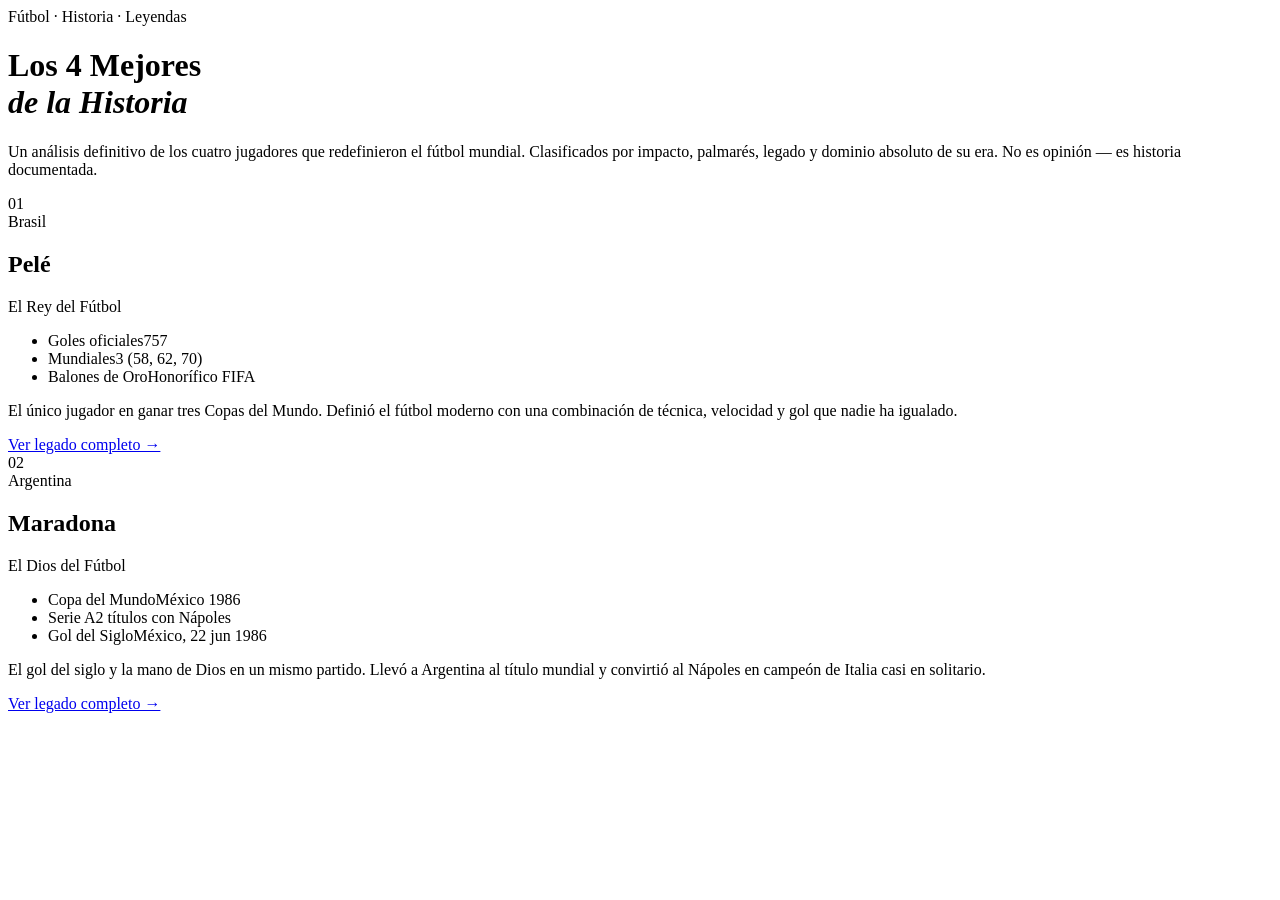
==== index.html @ 84277c5a "Create index.html for football legends gallery This HTML file presents a gallery of the top four foo" ====
<!DOCTYPE html>
<html lang="es">
<head>
    <meta charset="UTF-8">
    <meta name="viewport" content="width=device-width, initial-scale=1.0">
    <title>GOAT·LIST | Los 4 Mejores de la Historia del Fútbol</title>
    <link rel="preconnect" href="https://fonts.googleapis.com">
    <link rel="preconnect" href="https://fonts.gstatic.com" crossorigin>
    <link href="https://fonts.googleapis.com/css2?family=Cormorant+Garamond:ital,wght@0,600;0,700;1,400&family=Outfit:wght@300;400;500;600&display=swap" rel="stylesheet">
    <link rel="stylesheet" href="futbol.css">
</head>
<body>

    <header class="hero">
        <div class="hero-etiqueta">Fútbol · Historia · Leyendas</div>
        <h1 class="hero-titulo">
            Los 4 Mejores<br>
            <em>de la Historia</em>
        </h1>
        <p class="hero-descripcion">
            Un análisis definitivo de los cuatro jugadores que redefinieron el fútbol mundial. 
            Clasificados por impacto, palmarés, legado y dominio absoluto de su era. 
            No es opinión — es historia documentada.
        </p>
        <div class="hero-linea"></div>
    </header>

    <main class="galeria-seccion">
        <div class="galeria-grid">

            <article class="jugador-card">
                <div class="card-imagen pele-bg">
                    <div class="card-numero">01</div>
                    <div class="card-overlay"></div>
                </div>
                <div class="card-contenido">
                    <div class="card-badge">Brasil</div>
                    <h2 class="card-nombre">Pelé</h2>
                    <p class="card-cargo">El Rey del Fútbol</p>
                    <ul class="card-stats">
                        <li><span class="stat-key">Goles oficiales</span><span class="stat-val">757</span></li>
                        <li><span class="stat-key">Mundiales</span><span class="stat-val">3 (58, 62, 70)</span></li>
                        <li><span class="stat-key">Balones de Oro</span><span class="stat-val">Honorífico FIFA</span></li>
                    </ul>
                    <p class="card-desc">
                        El único jugador en ganar tres Copas del Mundo. 
                        Definió el fútbol moderno con una combinación de técnica, 
                        velocidad y gol que nadie ha igualado.
                    </p>
                    <a href="https://es.wikipedia.org/wiki/Pel%C3%A9" target="_blank" class="card-link">
                        Ver legado completo →
                    </a>
                </div>
            </article>

            <article class="jugador-card">
                <div class="card-imagen maradona-bg">
                    <div class="card-numero">02</div>
                    <div class="card-overlay"></div>
                </div>
                <div class="card-contenido">
                    <div class="card-badge">Argentina</div>
                    <h2 class="card-nombre">Maradona</h2>
                    <p class="card-cargo">El Dios del Fútbol</p>
                    <ul class="card-stats">
                        <li><span class="stat-key">Copa del Mundo</span><span class="stat-val">México 1986</span></li>
                        <li><span class="stat-key">Serie A</span><span class="stat-val">2 títulos con Nápoles</span></li>
                        <li><span class="stat-key">Gol del Siglo</span><span class="stat-val">México, 22 jun 1986</span></li>
                    </ul>
                    <p class="card-desc">
                        El gol del siglo y la mano de Dios en un mismo partido. 
                        Llevó a Argentina al título mundial y convirtió al Nápoles 
                        en campeón de Italia casi en solitario.
                    </p>
                    <a href="https://es.wikipedia.org/wiki/Diego_Maradona" target="_blank" class="card-link">
                        Ver legado completo →
                    </a>
                </div>
            </article>
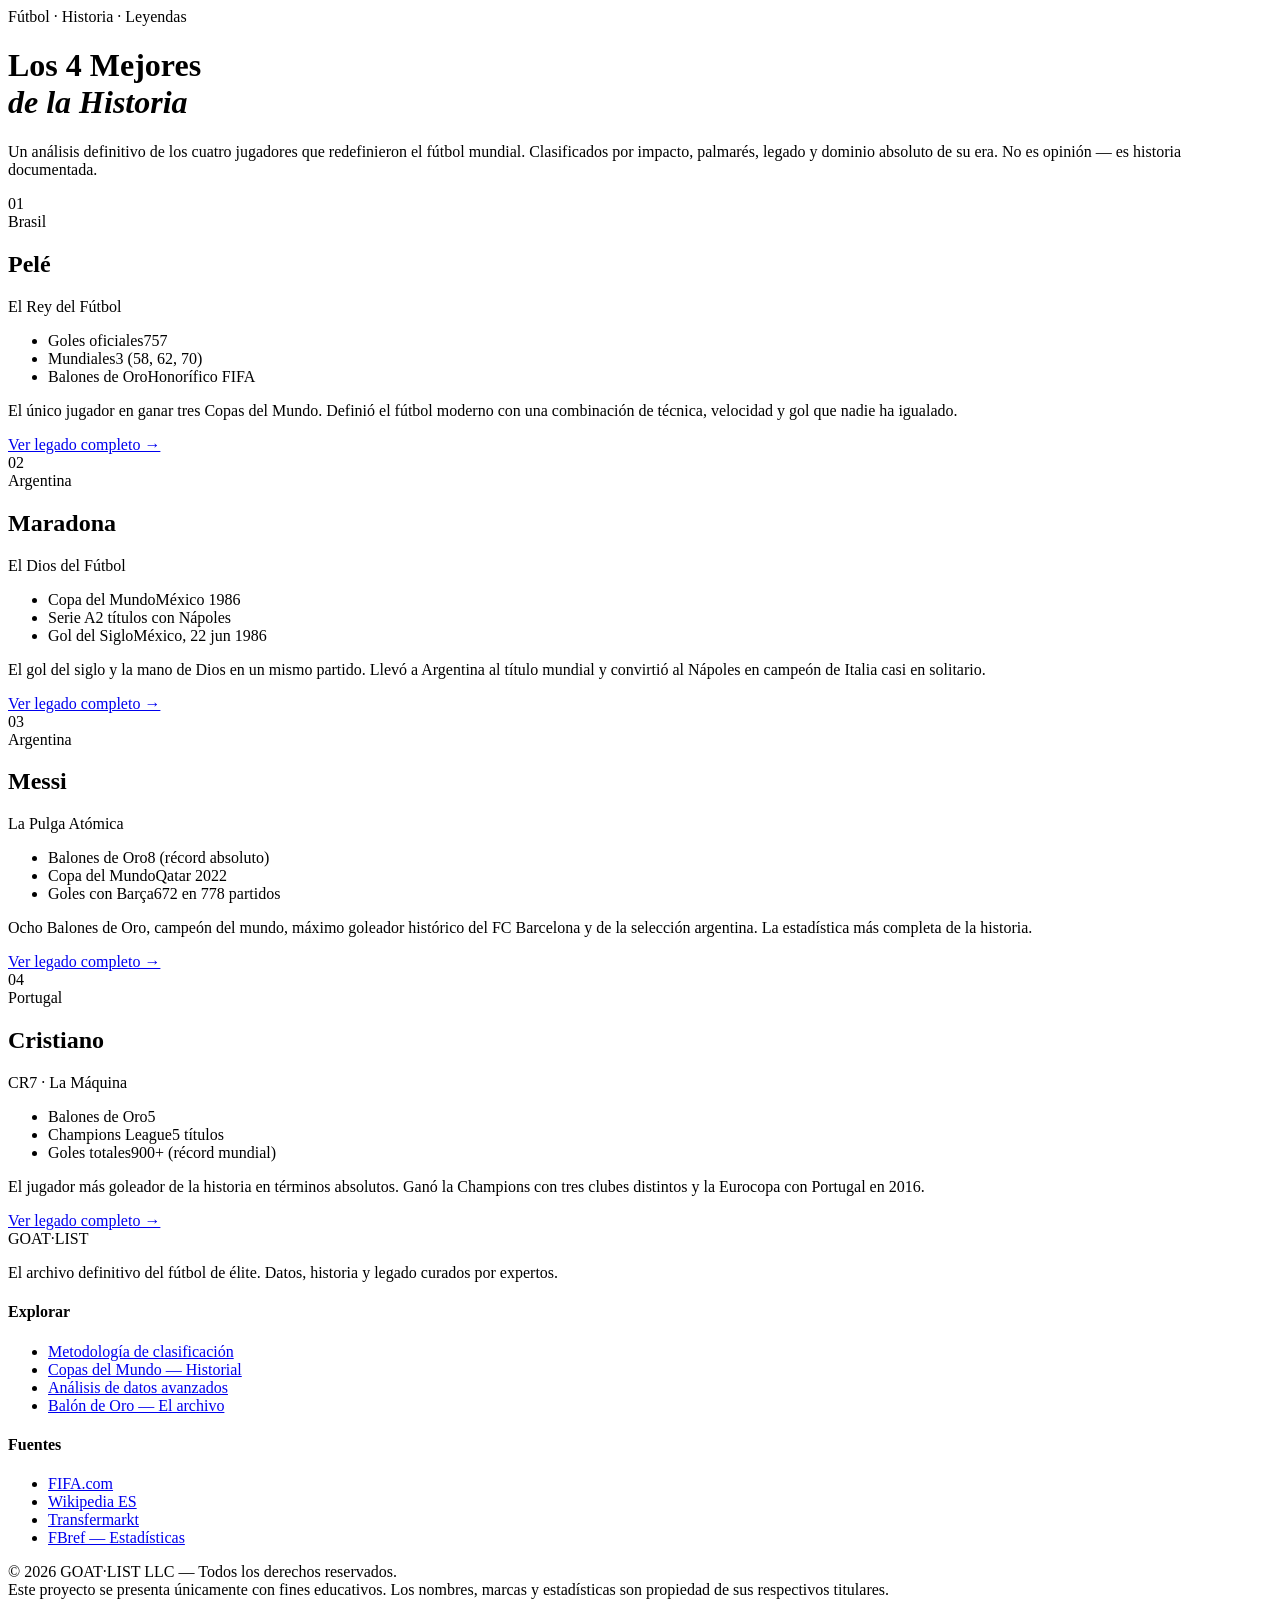
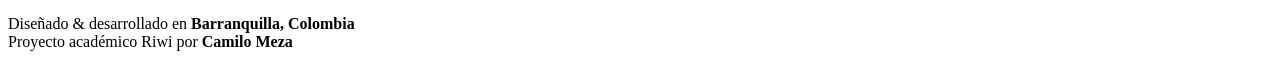
==== commit 29d62d24: "Add player cards for Messi and Cristiano" ====
--- a/index.html
+++ b/index.html
@@ -77,3 +77,109 @@
                     </a>
                 </div>
             </article>
+
+            <article class="jugador-card">
+                <div class="card-imagen messi-bg">
+                    <div class="card-numero">03</div>
+                    <div class="card-overlay"></div>
+                </div>
+                <div class="card-contenido">
+                    <div class="card-badge">Argentina</div>
+                    <h2 class="card-nombre">Messi</h2>
+                    <p class="card-cargo">La Pulga Atómica</p>
+                    <ul class="card-stats">
+                        <li><span class="stat-key">Balones de Oro</span><span class="stat-val">8 (récord absoluto)</span></li>
+                        <li><span class="stat-key">Copa del Mundo</span><span class="stat-val">Qatar 2022</span></li>
+                        <li><span class="stat-key">Goles con Barça</span><span class="stat-val">672 en 778 partidos</span></li>
+                    </ul>
+                    <p class="card-desc">
+                        Ocho Balones de Oro, campeón del mundo, máximo goleador 
+                        histórico del FC Barcelona y de la selección argentina. 
+                        La estadística más completa de la historia.
+                    </p>
+                    <a href="https://es.wikipedia.org/wiki/Lionel_Messi" target="_blank" class="card-link">
+                        Ver legado completo →
+                    </a>
+                </div>
+            </article>
+
+            <article class="jugador-card">
+                <div class="card-imagen cristiano-bg">
+                    <div class="card-numero">04</div>
+                    <div class="card-overlay"></div>
+                </div>
+                <div class="card-contenido">
+                    <div class="card-badge">Portugal</div>
+                    <h2 class="card-nombre">Cristiano</h2>
+                    <p class="card-cargo">CR7 · La Máquina</p>
+                    <ul class="card-stats">
+                        <li><span class="stat-key">Balones de Oro</span><span class="stat-val">5</span></li>
+                        <li><span class="stat-key">Champions League</span><span class="stat-val">5 títulos</span></li>
+                        <li><span class="stat-key">Goles totales</span><span class="stat-val">900+ (récord mundial)</span></li>
+                    </ul>
+                    <p class="card-desc">
+                        El jugador más goleador de la historia en términos absolutos. 
+                        Ganó la Champions con tres clubes distintos y la Eurocopa 
+                        con Portugal en 2016.
+                    </p>
+                    <a href="https://es.wikipedia.org/wiki/Cristiano_Ronaldo" target="_blank" class="card-link">
+                        Ver legado completo →
+                    </a>
+                </div>
+            </article>
+
+        </div>
+    </main>
+
+    <footer class="footer-pro">
+
+        <div class="footer-grid">
+
+            <div class="footer-col footer-marca">
+                <div class="footer-logo">GOAT<span>·LIST</span></div>
+                <p class="footer-slogan">
+                    El archivo definitivo del fútbol de élite. 
+                    Datos, historia y legado curados por expertos.
+                </p>
+            </div>
+
+            <div class="footer-col">
+                <h4 class="footer-titulo-col">Explorar</h4>
+                <ul class="footer-links">
+                    <li><a href="#">Metodología de clasificación</a></li>
+                    <li><a href="#">Copas del Mundo — Historial</a></li>
+                    <li><a href="#">Análisis de datos avanzados</a></li>
+                    <li><a href="#">Balón de Oro — El archivo</a></li>
+                </ul>
+            </div>
+
+            <div class="footer-col">
+                <h4 class="footer-titulo-col">Fuentes</h4>
+                <ul class="footer-links">
+                    <li><a href="https://www.fifa.com" target="_blank">FIFA.com</a></li>
+                    <li><a href="https://es.wikipedia.org" target="_blank">Wikipedia ES</a></li>
+                    <li><a href="https://www.transfermarkt.es" target="_blank">Transfermarkt</a></li>
+                    <li><a href="https://fbref.com" target="_blank">FBref — Estadísticas</a></li>
+                </ul>
+            </div>
+
+        </div>
+
+        <div class="footer-divisor"></div>
+
+        <div class="footer-bottom">
+            <p class="footer-copyright">
+                © 2026 GOAT·LIST LLC — Todos los derechos reservados.<br>
+                Este proyecto se presenta únicamente con fines educativos. Los nombres, 
+                marcas y estadísticas son propiedad de sus respectivos titulares.
+            </p>
+            <p class="footer-creditos">
+                Diseñado &amp; desarrollado en <strong>Barranquilla, Colombia</strong><br>
+                Proyecto académico Riwi por <strong>Camilo Meza</strong>
+            </p>
+        </div>
+
+    </footer>
+
+</body>
+</html>
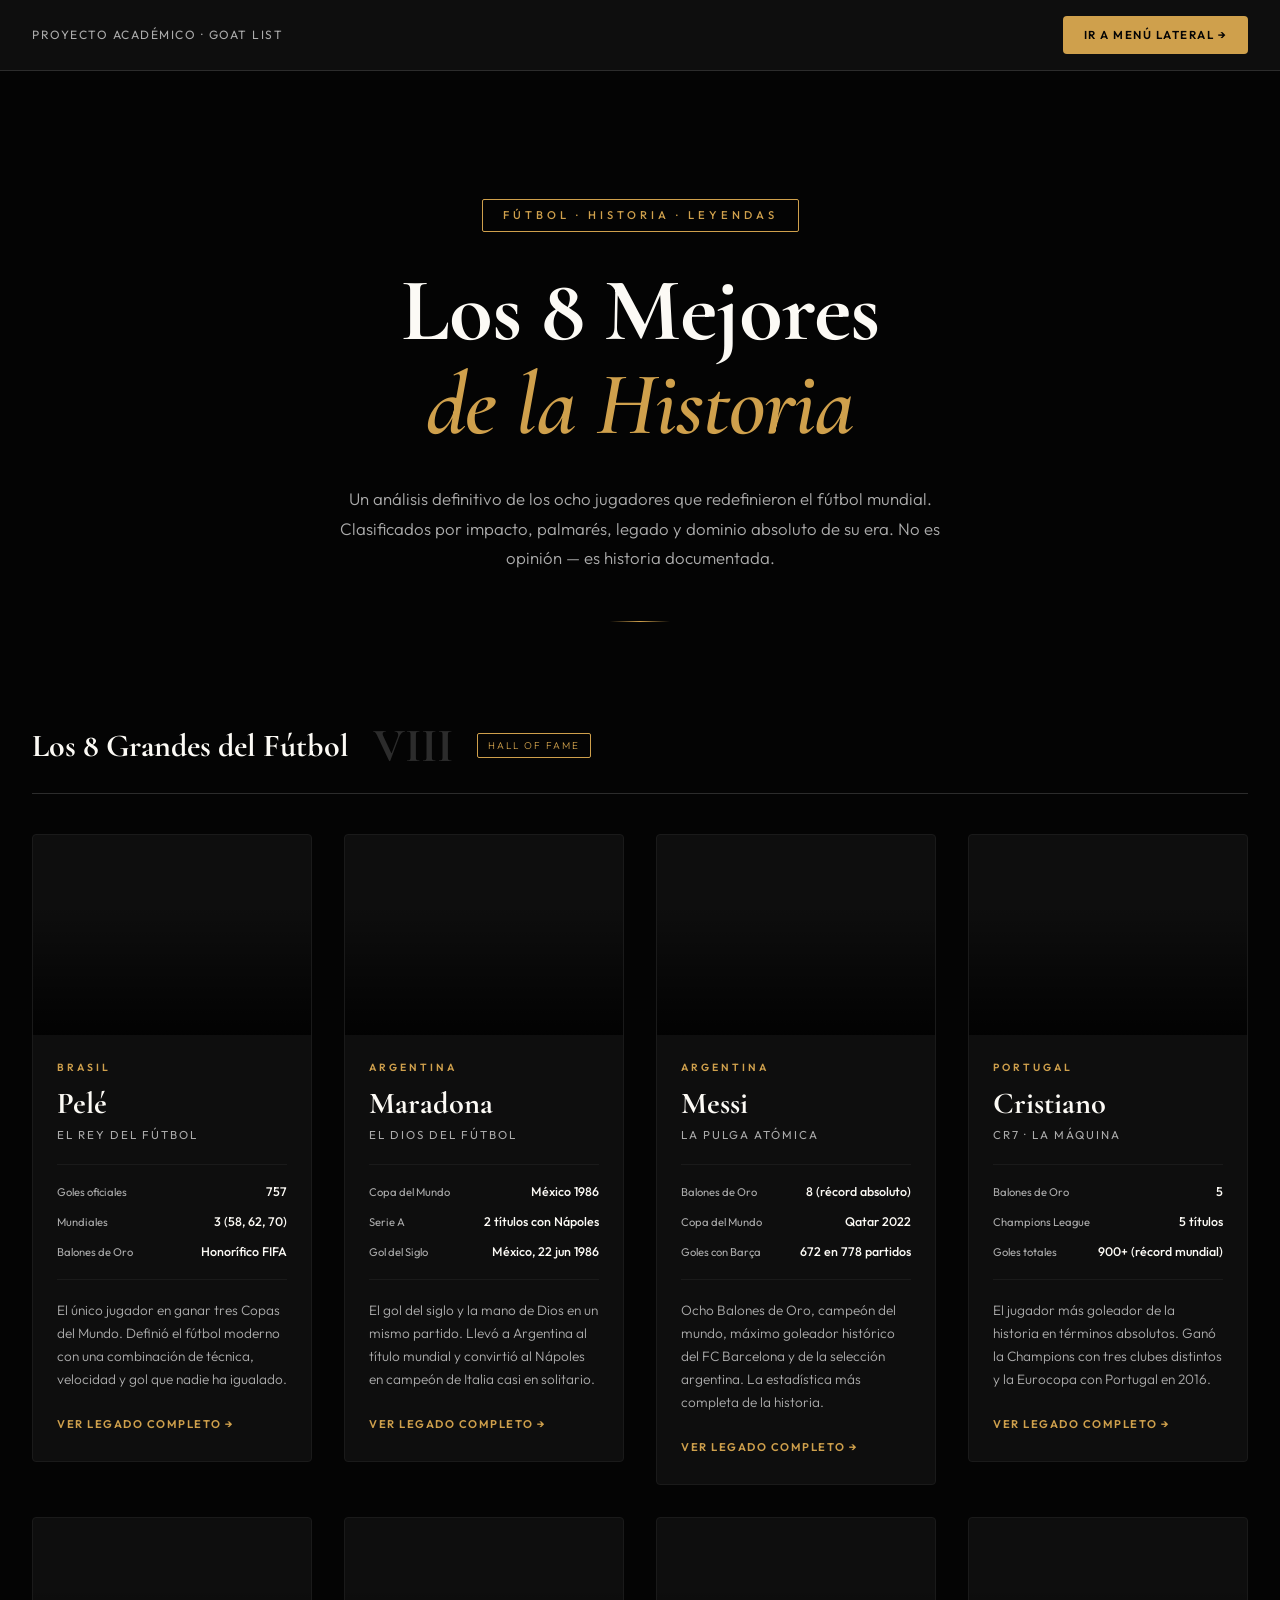
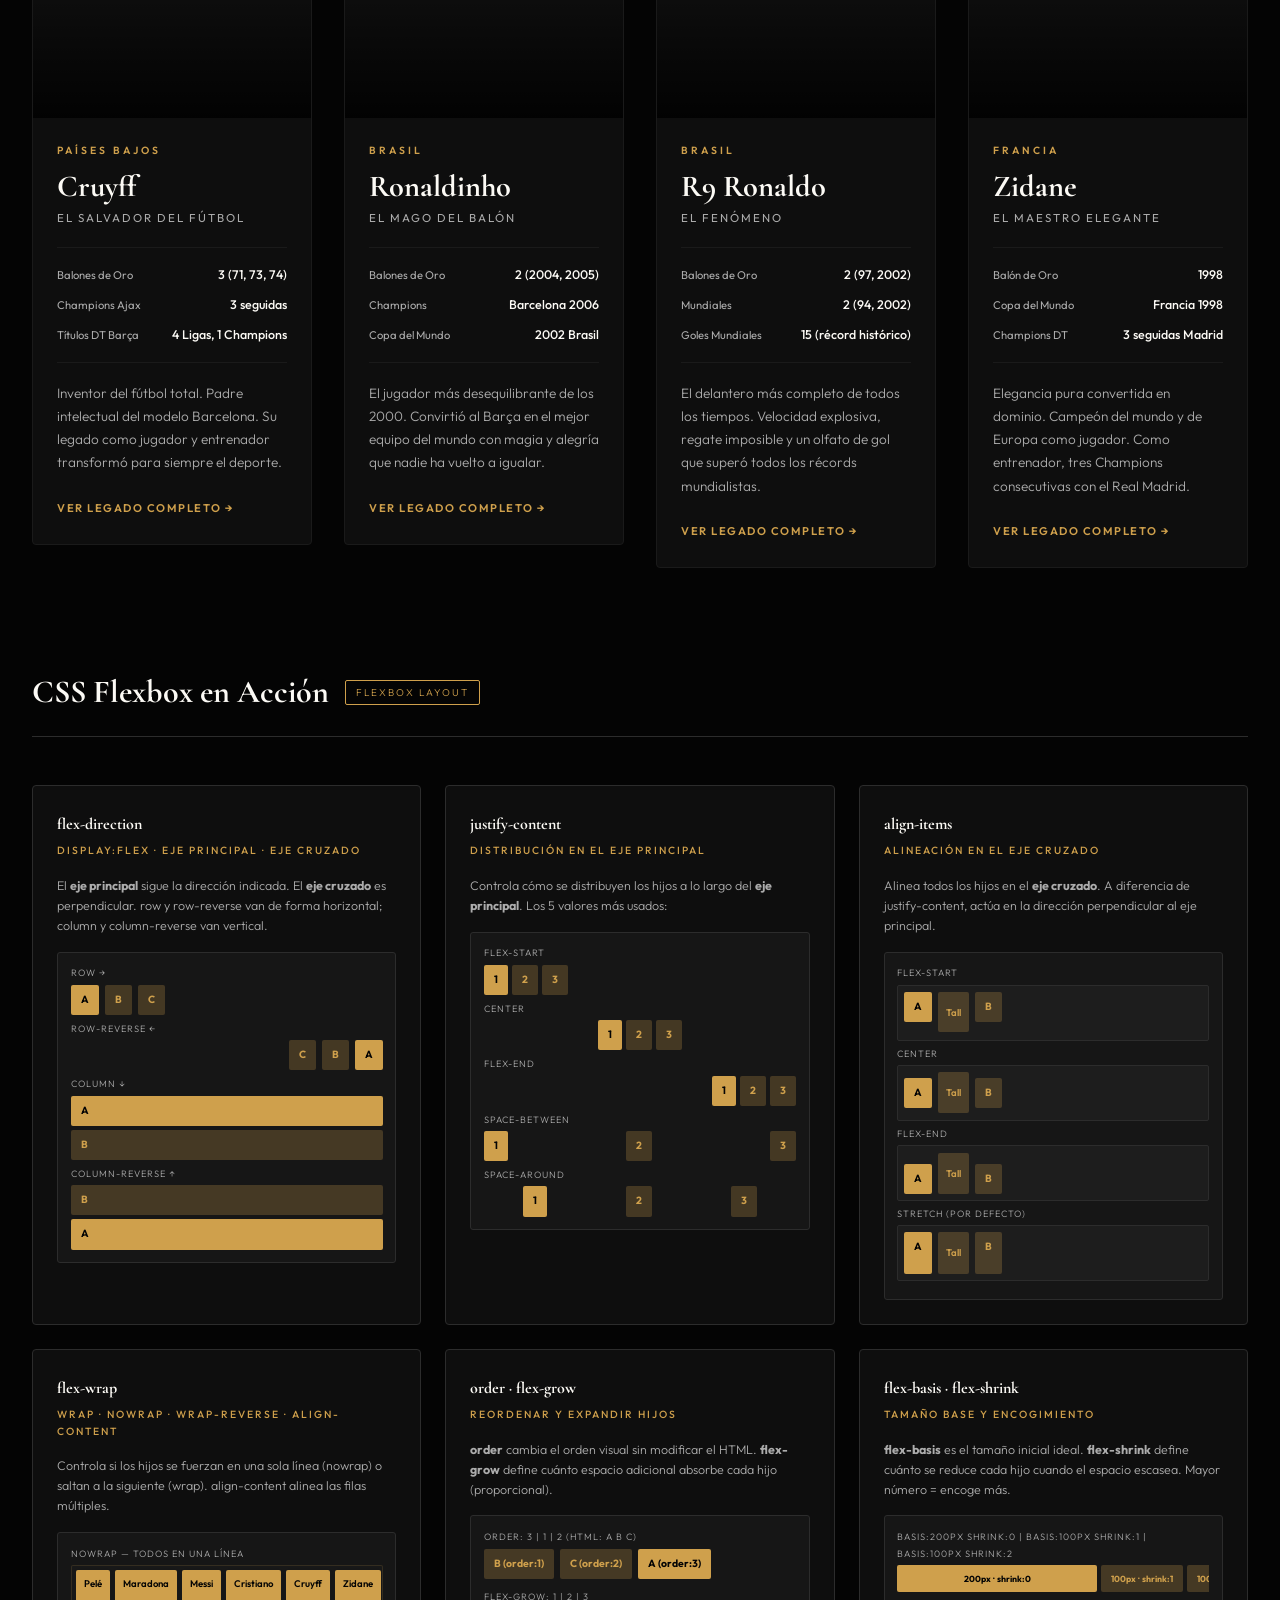
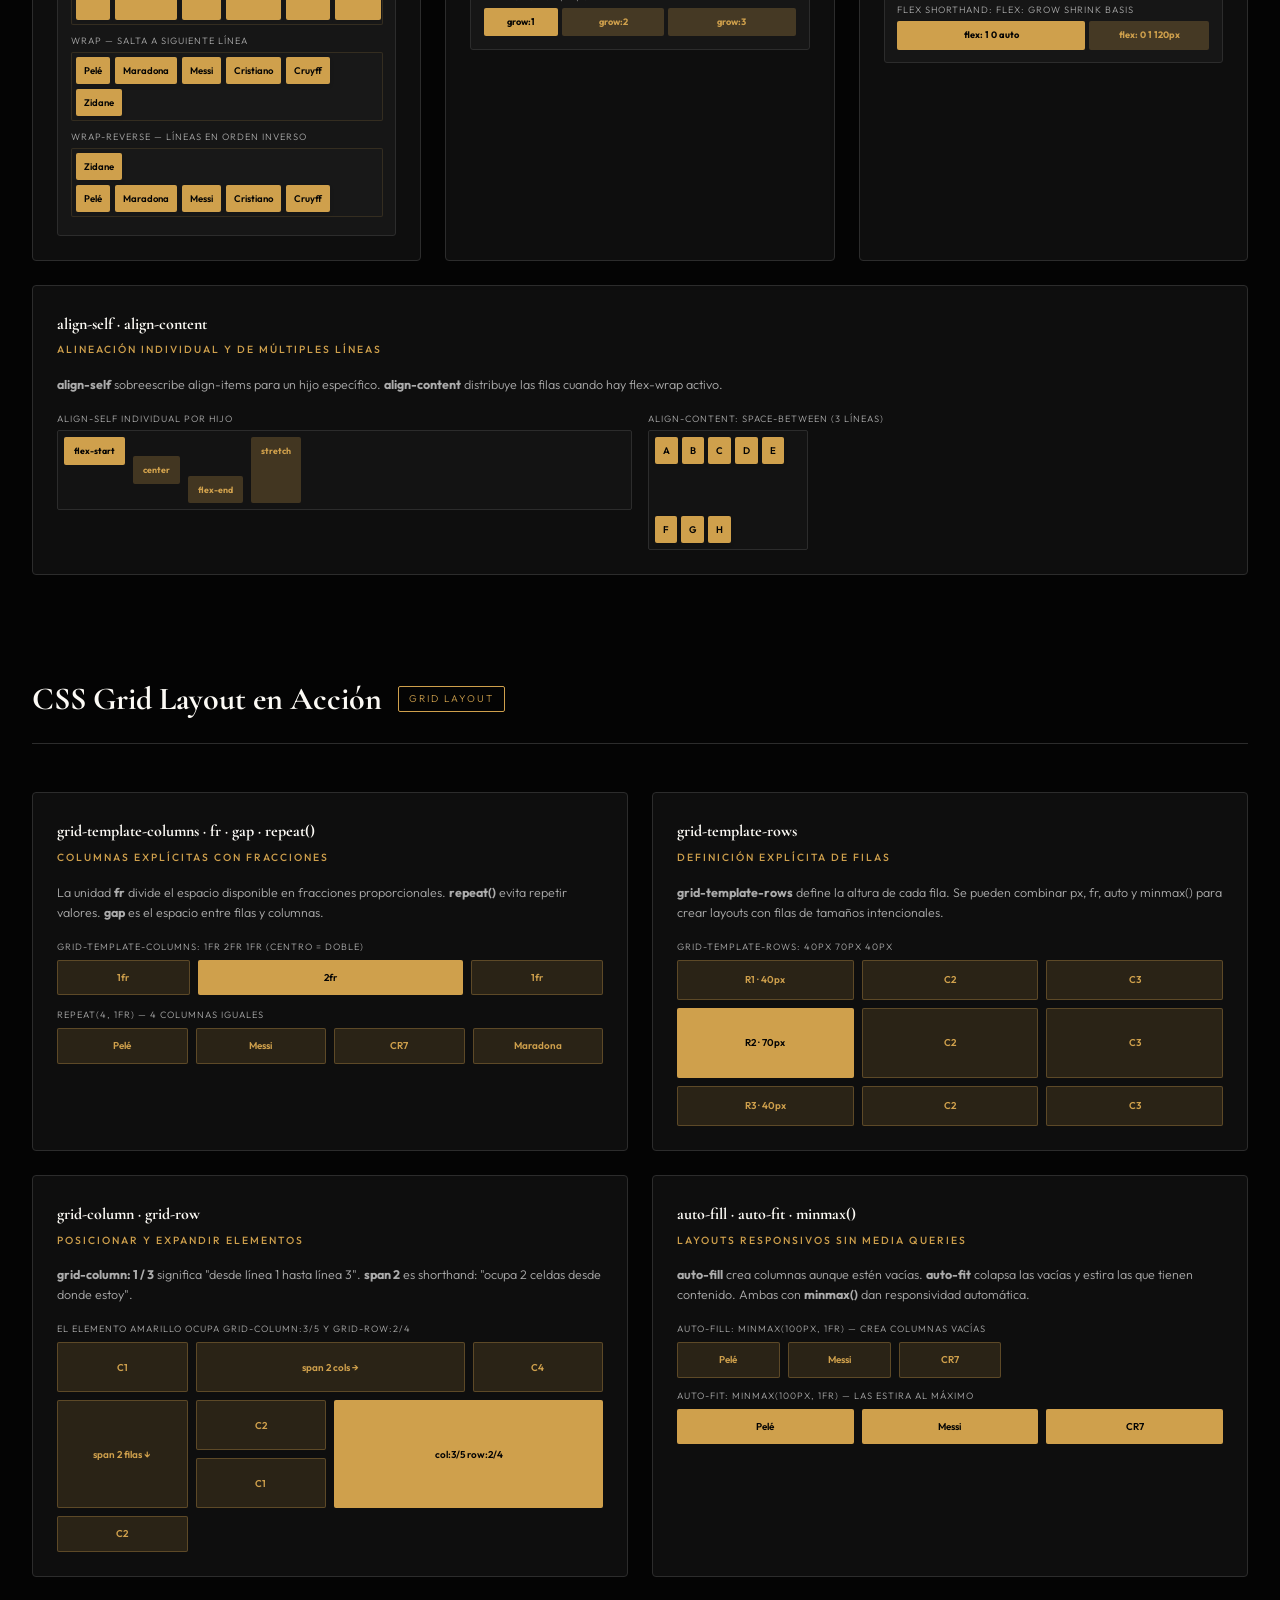
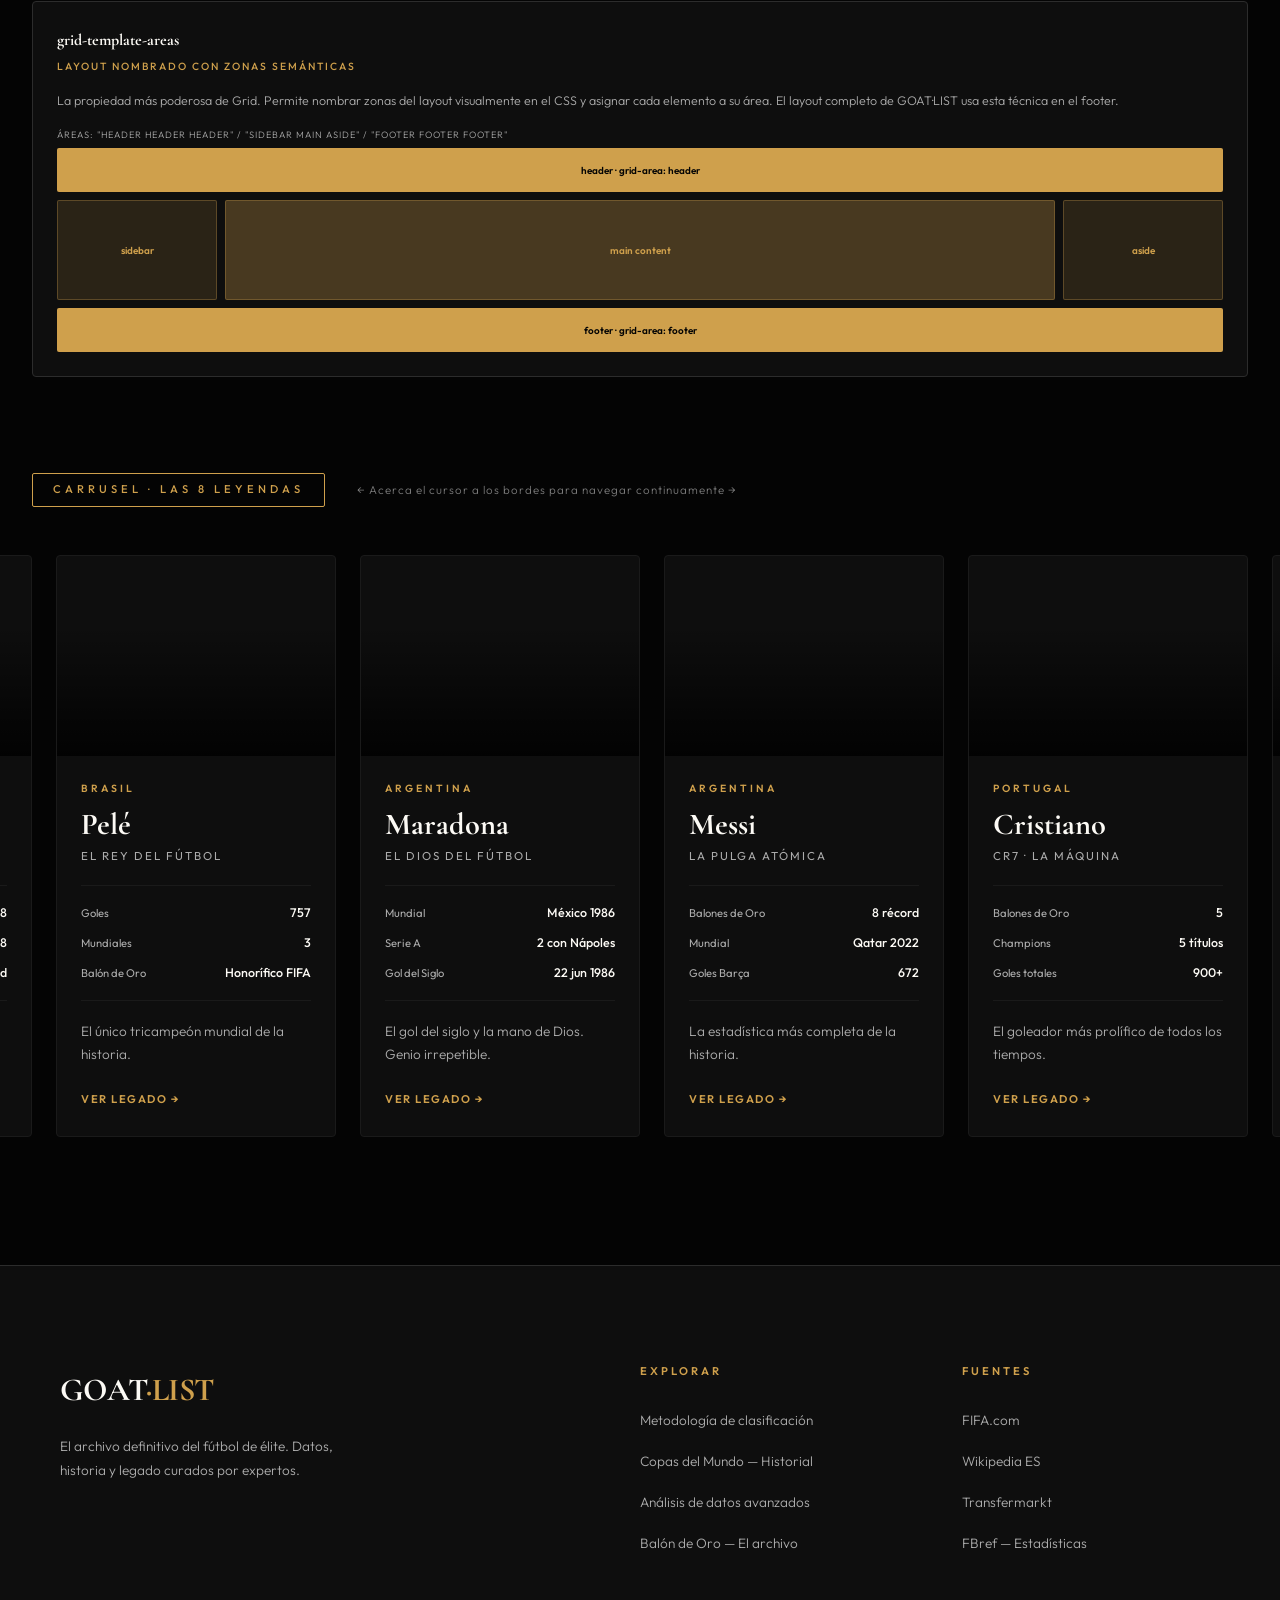
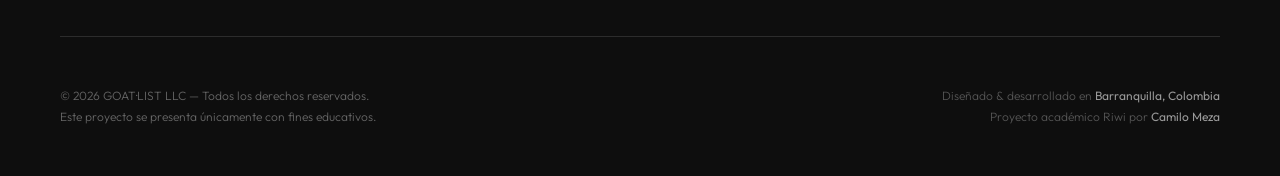
==== commit 72c7a91c: "Update code" ====
--- a/index.html
+++ b/index.html
@@ -3,7 +3,7 @@
 <head>
     <meta charset="UTF-8">
     <meta name="viewport" content="width=device-width, initial-scale=1.0">
-    <title>GOAT·LIST | Los 4 Mejores de la Historia del Fútbol</title>
+    <title>GOAT·LIST | Los 8 Mejores de la Historia del Fútbol</title>
     <link rel="preconnect" href="https://fonts.googleapis.com">
     <link rel="preconnect" href="https://fonts.gstatic.com" crossorigin>
     <link href="https://fonts.googleapis.com/css2?family=Cormorant+Garamond:ital,wght@0,600;0,700;1,400&family=Outfit:wght@300;400;500;600&display=swap" rel="stylesheet">
@@ -11,23 +11,48 @@
 </head>
 <body>
 
+    <!-- ══════════════════════════════════════
+         TOP BAR
+         Flexbox: justify-content:space-between
+         ══════════════════════════════════════ -->
+    <div class="top-bar">
+        <div class="top-bar-info">PROYECTO ACADÉMICO · GOAT LIST</div>
+        <a href="lateral.html" class="btn-navegacion">Ir a menú lateral →</a>
+    </div>
+
+    <!-- ══════════════════════════════════════
+         HERO
+         Flexbox: flex-direction:column
+         ══════════════════════════════════════ -->
     <header class="hero">
         <div class="hero-etiqueta">Fútbol · Historia · Leyendas</div>
         <h1 class="hero-titulo">
-            Los 4 Mejores<br>
+            Los 8 Mejores<br>
             <em>de la Historia</em>
         </h1>
         <p class="hero-descripcion">
-            Un análisis definitivo de los cuatro jugadores que redefinieron el fútbol mundial. 
+            Un análisis definitivo de los ocho jugadores que redefinieron el fútbol mundial. 
             Clasificados por impacto, palmarés, legado y dominio absoluto de su era. 
             No es opinión — es historia documentada.
         </p>
         <div class="hero-linea"></div>
     </header>
 
-    <main class="galeria-seccion">
+    <!-- ══════════════════════════════════════
+         SECCIÓN GALERÍA — 8 JUGADORES
+         CSS Grid: repeat(auto-fit, minmax())
+         ══════════════════════════════════════ -->
+    <section class="galeria-seccion">
+
+        <div class="seccion-titulo">
+            <h2>Los 8 Grandes del Fútbol</h2>
+            <span class="seccion-numero">VIII</span>
+            <span class="seccion-etiqueta showcase-tag">Hall of Fame</span>
+        </div>
+
         <div class="galeria-grid">
 
+            <!-- 1. PELÉ -->
             <article class="jugador-card">
                 <div class="card-imagen pele-bg">
                     <div class="card-numero">01</div>
@@ -42,17 +67,12 @@
                         <li><span class="stat-key">Mundiales</span><span class="stat-val">3 (58, 62, 70)</span></li>
                         <li><span class="stat-key">Balones de Oro</span><span class="stat-val">Honorífico FIFA</span></li>
                     </ul>
-                    <p class="card-desc">
-                        El único jugador en ganar tres Copas del Mundo. 
-                        Definió el fútbol moderno con una combinación de técnica, 
-                        velocidad y gol que nadie ha igualado.
-                    </p>
-                    <a href="https://es.wikipedia.org/wiki/Pel%C3%A9" target="_blank" class="card-link">
-                        Ver legado completo →
-                    </a>
+                    <p class="card-desc">El único jugador en ganar tres Copas del Mundo. Definió el fútbol moderno con una combinación de técnica, velocidad y gol que nadie ha igualado.</p>
+                    <a href="https://es.wikipedia.org/wiki/Pel%C3%A9" target="_blank" class="card-link">Ver legado completo →</a>
                 </div>
             </article>
 
+            <!-- 2. MARADONA -->
             <article class="jugador-card">
                 <div class="card-imagen maradona-bg">
                     <div class="card-numero">02</div>
@@ -67,17 +87,12 @@
                         <li><span class="stat-key">Serie A</span><span class="stat-val">2 títulos con Nápoles</span></li>
                         <li><span class="stat-key">Gol del Siglo</span><span class="stat-val">México, 22 jun 1986</span></li>
                     </ul>
-                    <p class="card-desc">
-                        El gol del siglo y la mano de Dios en un mismo partido. 
-                        Llevó a Argentina al título mundial y convirtió al Nápoles 
-                        en campeón de Italia casi en solitario.
-                    </p>
-                    <a href="https://es.wikipedia.org/wiki/Diego_Maradona" target="_blank" class="card-link">
-                        Ver legado completo →
-                    </a>
+                    <p class="card-desc">El gol del siglo y la mano de Dios en un mismo partido. Llevó a Argentina al título mundial y convirtió al Nápoles en campeón de Italia casi en solitario.</p>
+                    <a href="https://es.wikipedia.org/wiki/Diego_Maradona" target="_blank" class="card-link">Ver legado completo →</a>
                 </div>
             </article>
 
+            <!-- 3. MESSI -->
             <article class="jugador-card">
                 <div class="card-imagen messi-bg">
                     <div class="card-numero">03</div>
@@ -92,17 +107,12 @@
                         <li><span class="stat-key">Copa del Mundo</span><span class="stat-val">Qatar 2022</span></li>
                         <li><span class="stat-key">Goles con Barça</span><span class="stat-val">672 en 778 partidos</span></li>
                     </ul>
-                    <p class="card-desc">
-                        Ocho Balones de Oro, campeón del mundo, máximo goleador 
-                        histórico del FC Barcelona y de la selección argentina. 
-                        La estadística más completa de la historia.
-                    </p>
-                    <a href="https://es.wikipedia.org/wiki/Lionel_Messi" target="_blank" class="card-link">
-                        Ver legado completo →
-                    </a>
+                    <p class="card-desc">Ocho Balones de Oro, campeón del mundo, máximo goleador histórico del FC Barcelona y de la selección argentina. La estadística más completa de la historia.</p>
+                    <a href="https://es.wikipedia.org/wiki/Lionel_Messi" target="_blank" class="card-link">Ver legado completo →</a>
                 </div>
             </article>
 
+            <!-- 4. CRISTIANO -->
             <article class="jugador-card">
                 <div class="card-imagen cristiano-bg">
                     <div class="card-numero">04</div>
@@ -117,32 +127,566 @@
                         <li><span class="stat-key">Champions League</span><span class="stat-val">5 títulos</span></li>
                         <li><span class="stat-key">Goles totales</span><span class="stat-val">900+ (récord mundial)</span></li>
                     </ul>
-                    <p class="card-desc">
-                        El jugador más goleador de la historia en términos absolutos. 
-                        Ganó la Champions con tres clubes distintos y la Eurocopa 
-                        con Portugal en 2016.
-                    </p>
-                    <a href="https://es.wikipedia.org/wiki/Cristiano_Ronaldo" target="_blank" class="card-link">
-                        Ver legado completo →
-                    </a>
+                    <p class="card-desc">El jugador más goleador de la historia en términos absolutos. Ganó la Champions con tres clubes distintos y la Eurocopa con Portugal en 2016.</p>
+                    <a href="https://es.wikipedia.org/wiki/Cristiano_Ronaldo" target="_blank" class="card-link">Ver legado completo →</a>
                 </div>
             </article>
 
-        </div>
-    </main>
-
+            <!-- 5. CRUYFF -->
+            <article class="jugador-card">
+                <div class="card-imagen cruyff-bg">
+                    <div class="card-overlay"></div>
+                </div>
+                <div class="card-contenido">
+                    <div class="card-badge">Países Bajos</div>
+                    <h2 class="card-nombre">Cruyff</h2>
+                    <p class="card-cargo">El Salvador del Fútbol</p>
+                    <ul class="card-stats">
+                        <li><span class="stat-key">Balones de Oro</span><span class="stat-val">3 (71, 73, 74)</span></li>
+                        <li><span class="stat-key">Champions Ajax</span><span class="stat-val">3 seguidas</span></li>
+                        <li><span class="stat-key">Títulos DT Barça</span><span class="stat-val">4 Ligas, 1 Champions</span></li>
+                    </ul>
+                    <p class="card-desc">Inventor del fútbol total. Padre intelectual del modelo Barcelona. Su legado como jugador y entrenador transformó para siempre el deporte.</p>
+                    <a href="https://es.wikipedia.org/wiki/Johan_Cruyff" target="_blank" class="card-link">Ver legado completo →</a>
+                </div>
+            </article>
+
+            <!-- 6. RONALDINHO -->
+            <article class="jugador-card">
+                <div class="card-imagen ronaldinho-bg">
+                    <div class="card-overlay"></div>
+                </div>
+                <div class="card-contenido">
+                    <div class="card-badge">Brasil</div>
+                    <h2 class="card-nombre">Ronaldinho</h2>
+                    <p class="card-cargo">El Mago del Balón</p>
+                    <ul class="card-stats">
+                        <li><span class="stat-key">Balones de Oro</span><span class="stat-val">2 (2004, 2005)</span></li>
+                        <li><span class="stat-key">Champions</span><span class="stat-val">Barcelona 2006</span></li>
+                        <li><span class="stat-key">Copa del Mundo</span><span class="stat-val">2002 Brasil</span></li>
+                    </ul>
+                    <p class="card-desc">El jugador más desequilibrante de los 2000. Convirtió al Barça en el mejor equipo del mundo con magia y alegría que nadie ha vuelto a igualar.</p>
+                    <a href="https://es.wikipedia.org/wiki/Ronaldinho" target="_blank" class="card-link">Ver legado completo →</a>
+                </div>
+            </article>
+
+            <!-- 7. R9 RONALDO -->
+            <article class="jugador-card">
+                <div class="card-imagen r9-bg">
+                    <div class="card-overlay"></div>
+                </div>
+                <div class="card-contenido">
+                    <div class="card-badge">Brasil</div>
+                    <h2 class="card-nombre">R9 Ronaldo</h2>
+                    <p class="card-cargo">El Fenómeno</p>
+                    <ul class="card-stats">
+                        <li><span class="stat-key">Balones de Oro</span><span class="stat-val">2 (97, 2002)</span></li>
+                        <li><span class="stat-key">Mundiales</span><span class="stat-val">2 (94, 2002)</span></li>
+                        <li><span class="stat-key">Goles Mundiales</span><span class="stat-val">15 (récord histórico)</span></li>
+                    </ul>
+                    <p class="card-desc">El delantero más completo de todos los tiempos. Velocidad explosiva, regate imposible y un olfato de gol que superó todos los récords mundialistas.</p>
+                    <a href="https://es.wikipedia.org/wiki/Ronaldo_Naz%C3%A1rio" target="_blank" class="card-link">Ver legado completo →</a>
+                </div>
+            </article>
+
+            <!-- 8. ZIDANE -->
+            <article class="jugador-card">
+                <div class="card-imagen zidane-bg">
+                    <div class="card-overlay"></div>
+                </div>
+                <div class="card-contenido">
+                    <div class="card-badge">Francia</div>
+                    <h2 class="card-nombre">Zidane</h2>
+                    <p class="card-cargo">El Maestro Elegante</p>
+                    <ul class="card-stats">
+                        <li><span class="stat-key">Balón de Oro</span><span class="stat-val">1998</span></li>
+                        <li><span class="stat-key">Copa del Mundo</span><span class="stat-val">Francia 1998</span></li>
+                        <li><span class="stat-key">Champions DT</span><span class="stat-val">3 seguidas Madrid</span></li>
+                    </ul>
+                    <p class="card-desc">Elegancia pura convertida en dominio. Campeón del mundo y de Europa como jugador. Como entrenador, tres Champions consecutivas con el Real Madrid.</p>
+                    <a href="https://es.wikipedia.org/wiki/Zinedine_Zidane" target="_blank" class="card-link">Ver legado completo →</a>
+                </div>
+            </article>
+
+        </div>
+    </section>
+
+    <!-- ══════════════════════════════════════
+         SECCIÓN FLEXBOX SHOWCASE
+         Demostración visual completa
+         ══════════════════════════════════════ -->
+    <section class="flex-showcase">
+        <div class="flex-showcase-titulo">
+            <h2>CSS Flexbox en Acción</h2>
+            <span class="showcase-tag">Flexbox Layout</span>
+        </div>
+
+        <!-- Grid de demos — grid-template-areas -->
+        <div class="flex-demos-grid">
+
+            <!-- DEMO 1: flex-direction — los 4 valores -->
+            <div class="demo-card demo-direcciones">
+                <h3>flex-direction</h3>
+                <p class="demo-prop">display:flex · Eje principal · Eje cruzado</p>
+                <p>El <strong>eje principal</strong> sigue la dirección indicada. El <strong>eje cruzado</strong> es perpendicular. row y row-reverse van de forma horizontal; column y column-reverse van vertical.</p>
+                <div class="demo-area">
+                    <div class="demo-dir-label">row →</div>
+                    <div class="demo-row">
+                        <div class="demo-item">A</div>
+                        <div class="demo-item dim">B</div>
+                        <div class="demo-item dim">C</div>
+                    </div>
+                    <div class="demo-dir-label">row-reverse ←</div>
+                    <div class="demo-row-rev">
+                        <div class="demo-item">A</div>
+                        <div class="demo-item dim">B</div>
+                        <div class="demo-item dim">C</div>
+                    </div>
+                    <div class="demo-dir-label">column ↓</div>
+                    <div class="demo-col">
+                        <div class="demo-item">A</div>
+                        <div class="demo-item dim">B</div>
+                    </div>
+                    <div class="demo-dir-label">column-reverse ↑</div>
+                    <div class="demo-col-rev">
+                        <div class="demo-item">A</div>
+                        <div class="demo-item dim">B</div>
+                    </div>
+                </div>
+            </div>
+
+            <!-- DEMO 2: justify-content -->
+            <div class="demo-card demo-justify">
+                <h3>justify-content</h3>
+                <p class="demo-prop">Distribución en el eje principal</p>
+                <p>Controla cómo se distribuyen los hijos a lo largo del <strong>eje principal</strong>. Los 5 valores más usados:</p>
+                <div class="demo-area">
+                    <div class="demo-dir-label">flex-start</div>
+                    <div class="demo-jc-start" style="margin-bottom:6px">
+                        <div class="demo-item">1</div><div class="demo-item dim">2</div><div class="demo-item dim">3</div>
+                    </div>
+                    <div class="demo-dir-label">center</div>
+                    <div class="demo-jc-center" style="margin-bottom:6px">
+                        <div class="demo-item">1</div><div class="demo-item dim">2</div><div class="demo-item dim">3</div>
+                    </div>
+                    <div class="demo-dir-label">flex-end</div>
+                    <div class="demo-jc-end" style="margin-bottom:6px">
+                        <div class="demo-item">1</div><div class="demo-item dim">2</div><div class="demo-item dim">3</div>
+                    </div>
+                    <div class="demo-dir-label">space-between</div>
+                    <div class="demo-jc-between" style="margin-bottom:6px">
+                        <div class="demo-item">1</div><div class="demo-item dim">2</div><div class="demo-item dim">3</div>
+                    </div>
+                    <div class="demo-dir-label">space-around</div>
+                    <div class="demo-jc-around">
+                        <div class="demo-item">1</div><div class="demo-item dim">2</div><div class="demo-item dim">3</div>
+                    </div>
+                </div>
+            </div>
+
+            <!-- DEMO 3: align-items -->
+            <div class="demo-card demo-align">
+                <h3>align-items</h3>
+                <p class="demo-prop">Alineación en el eje cruzado</p>
+                <p>Alinea todos los hijos en el <strong>eje cruzado</strong>. A diferencia de justify-content, actúa en la dirección perpendicular al eje principal.</p>
+                <div class="demo-area">
+                    <div class="demo-dir-label">flex-start</div>
+                    <div class="demo-ai" style="--ai:flex-start; margin-bottom:5px">
+                        <div class="demo-item">A</div>
+                        <div class="demo-item-tall">Tall</div>
+                        <div class="demo-item dim">B</div>
+                    </div>
+                    <div class="demo-dir-label">center</div>
+                    <div class="demo-ai" style="--ai:center; margin-bottom:5px">
+                        <div class="demo-item">A</div>
+                        <div class="demo-item-tall">Tall</div>
+                        <div class="demo-item dim">B</div>
+                    </div>
+                    <div class="demo-dir-label">flex-end</div>
+                    <div class="demo-ai" style="--ai:flex-end; margin-bottom:5px">
+                        <div class="demo-item">A</div>
+                        <div class="demo-item-tall">Tall</div>
+                        <div class="demo-item dim">B</div>
+                    </div>
+                    <div class="demo-dir-label">stretch (por defecto)</div>
+                    <div class="demo-ai" style="--ai:stretch">
+                        <div class="demo-item">A</div>
+                        <div class="demo-item-tall">Tall</div>
+                        <div class="demo-item dim">B</div>
+                    </div>
+                </div>
+            </div>
+
+            <!-- DEMO 4: flex-wrap -->
+            <div class="demo-card demo-wrap">
+                <h3>flex-wrap</h3>
+                <p class="demo-prop">wrap · nowrap · wrap-reverse · align-content</p>
+                <p>Controla si los hijos se fuerzan en una sola línea (nowrap) o saltan a la siguiente (wrap). align-content alinea las filas múltiples.</p>
+                <div class="demo-area">
+                    <div class="demo-dir-label">nowrap — todos en una línea</div>
+                    <div class="demo-wrap-box" style="--fw:nowrap; overflow:hidden; margin-bottom:8px">
+                        <div class="demo-item-sm">Pelé</div><div class="demo-item-sm">Maradona</div>
+                        <div class="demo-item-sm">Messi</div><div class="demo-item-sm">Cristiano</div>
+                        <div class="demo-item-sm">Cruyff</div><div class="demo-item-sm">Zidane</div>
+                    </div>
+                    <div class="demo-dir-label">wrap — salta a siguiente línea</div>
+                    <div class="demo-wrap-box" style="--fw:wrap; margin-bottom:8px">
+                        <div class="demo-item-sm">Pelé</div><div class="demo-item-sm">Maradona</div>
+                        <div class="demo-item-sm">Messi</div><div class="demo-item-sm">Cristiano</div>
+                        <div class="demo-item-sm">Cruyff</div><div class="demo-item-sm">Zidane</div>
+                    </div>
+                    <div class="demo-dir-label">wrap-reverse — líneas en orden inverso</div>
+                    <div class="demo-wrap-box" style="--fw:wrap-reverse">
+                        <div class="demo-item-sm">Pelé</div><div class="demo-item-sm">Maradona</div>
+                        <div class="demo-item-sm">Messi</div><div class="demo-item-sm">Cristiano</div>
+                        <div class="demo-item-sm">Cruyff</div><div class="demo-item-sm">Zidane</div>
+                    </div>
+                </div>
+            </div>
+
+            <!-- DEMO 5: order + flex-grow -->
+            <div class="demo-card demo-order-grow">
+                <h3>order · flex-grow</h3>
+                <p class="demo-prop">Reordenar y expandir hijos</p>
+                <p><strong>order</strong> cambia el orden visual sin modificar el HTML. <strong>flex-grow</strong> define cuánto espacio adicional absorbe cada hijo (proporcional).</p>
+                <div class="demo-area">
+                    <div class="demo-dir-label">order: 3 | 1 | 2 (HTML: A B C)</div>
+                    <div class="demo-order-row" style="margin-bottom:10px">
+                        <div class="demo-item" style="order:3">A (order:3)</div>
+                        <div class="demo-item dim" style="order:1">B (order:1)</div>
+                        <div class="demo-item dim" style="order:2">C (order:2)</div>
+                    </div>
+                    <div class="demo-dir-label">flex-grow: 1 | 2 | 3</div>
+                    <div style="display:flex; gap:4px; width:100%">
+                        <div class="demo-item" style="flex-grow:1; text-align:center; font-size:0.58rem">grow:1</div>
+                        <div class="demo-item dim" style="flex-grow:2; text-align:center; font-size:0.58rem">grow:2</div>
+                        <div class="demo-item dim" style="flex-grow:3; text-align:center; font-size:0.58rem">grow:3</div>
+                    </div>
+                </div>
+            </div>
+
+            <!-- DEMO 6: flex-basis + flex-shrink -->
+            <div class="demo-card demo-basis-shrink">
+                <h3>flex-basis · flex-shrink</h3>
+                <p class="demo-prop">Tamaño base y encogimiento</p>
+                <p><strong>flex-basis</strong> es el tamaño inicial ideal. <strong>flex-shrink</strong> define cuánto se reduce cada hijo cuando el espacio escasea. Mayor número = encoge más.</p>
+                <div class="demo-area">
+                    <div class="demo-dir-label">basis:200px shrink:0 | basis:100px shrink:1 | basis:100px shrink:2</div>
+                    <div style="display:flex; gap:4px; overflow:hidden; margin-bottom:10px">
+                        <div class="demo-item" style="flex-basis:200px; flex-shrink:0; font-size:0.55rem; text-align:center">200px · shrink:0</div>
+                        <div class="demo-item dim" style="flex-basis:100px; flex-shrink:1; font-size:0.55rem; text-align:center">100px · shrink:1</div>
+                        <div class="demo-item dim" style="flex-basis:100px; flex-shrink:2; font-size:0.55rem; text-align:center">100px · shrink:2</div>
+                    </div>
+                    <div class="demo-dir-label">flex shorthand: flex: grow shrink basis</div>
+                    <div style="display:flex; gap:4px">
+                        <div class="demo-item" style="flex: 1 0 auto; font-size:0.58rem; text-align:center">flex: 1 0 auto</div>
+                        <div class="demo-item dim" style="flex: 0 1 120px; font-size:0.58rem; text-align:center">flex: 0 1 120px</div>
+                    </div>
+                </div>
+            </div>
+
+            <!-- DEMO 7: align-self + align-content — ocupa las 3 columnas -->
+            <div class="demo-card demo-self-content">
+                <h3>align-self · align-content</h3>
+                <p class="demo-prop">Alineación individual y de múltiples líneas</p>
+                <p><strong>align-self</strong> sobreescribe align-items para un hijo específico. <strong>align-content</strong> distribuye las filas cuando hay flex-wrap activo.</p>
+                <div style="display:grid; grid-template-columns:1fr 1fr; gap:1rem">
+                    <div>
+                        <div class="demo-dir-label">align-self individual por hijo</div>
+                        <div class="demo-self-row">
+                            <div class="demo-item as-start" style="font-size:0.55rem; text-align:center">flex-start</div>
+                            <div class="demo-item dim as-center" style="font-size:0.55rem; text-align:center">center</div>
+                            <div class="demo-item dim as-end" style="font-size:0.55rem; text-align:center">flex-end</div>
+                            <div class="demo-item dim as-stretch" style="font-size:0.55rem; text-align:center">stretch</div>
+                        </div>
+                    </div>
+                    <div>
+                        <div class="demo-dir-label">align-content: space-between (3 líneas)</div>
+                        <div class="demo-ac-box" style="--ac:space-between; height:120px; max-width:160px">
+                            <div class="demo-item-sm">A</div><div class="demo-item-sm">B</div><div class="demo-item-sm">C</div>
+                            <div class="demo-item-sm">D</div><div class="demo-item-sm">E</div><div class="demo-item-sm">F</div>
+                            <div class="demo-item-sm">G</div><div class="demo-item-sm">H</div>
+                        </div>
+                    </div>
+                </div>
+            </div>
+
+        </div>
+    </section>
+
+    <!-- ══════════════════════════════════════
+         SECCIÓN CSS GRID SHOWCASE
+         Demostración visual completa
+         ══════════════════════════════════════ -->
+    <section class="grid-showcase">
+        <div class="grid-showcase-titulo">
+            <h2>CSS Grid Layout en Acción</h2>
+            <span class="showcase-tag">Grid Layout</span>
+        </div>
+
+        <div class="grid-demos-outer">
+
+            <!-- GDEMO 1: grid-template-columns + fr + gap + repeat -->
+            <div class="gdemo-card">
+                <h3>grid-template-columns · fr · gap · repeat()</h3>
+                <p class="demo-prop">Columnas explícitas con fracciones</p>
+                <p>La unidad <strong>fr</strong> divide el espacio disponible en fracciones proporcionales. <strong>repeat()</strong> evita repetir valores. <strong>gap</strong> es el espacio entre filas y columnas.</p>
+                <div class="demo-dir-label" style="margin-bottom:5px">grid-template-columns: 1fr 2fr 1fr (centro = doble)</div>
+                <div class="gdemo-cols" style="margin-bottom:12px">
+                    <div class="g-cell">1fr</div>
+                    <div class="g-cell accent">2fr</div>
+                    <div class="g-cell">1fr</div>
+                </div>
+                <div class="demo-dir-label" style="margin-bottom:5px">repeat(4, 1fr) — 4 columnas iguales</div>
+                <div class="gdemo-cols-eq">
+                    <div class="g-cell">Pelé</div>
+                    <div class="g-cell">Messi</div>
+                    <div class="g-cell">CR7</div>
+                    <div class="g-cell">Maradona</div>
+                </div>
+            </div>
+
+            <!-- GDEMO 2: grid-template-rows -->
+            <div class="gdemo-card">
+                <h3>grid-template-rows</h3>
+                <p class="demo-prop">Definición explícita de filas</p>
+                <p><strong>grid-template-rows</strong> define la altura de cada fila. Se pueden combinar px, fr, auto y minmax() para crear layouts con filas de tamaños intencionales.</p>
+                <div class="demo-dir-label" style="margin-bottom:5px">grid-template-rows: 40px 70px 40px</div>
+                <div class="gdemo-rows">
+                    <div class="g-cell">R1 · 40px</div>
+                    <div class="g-cell">C2</div>
+                    <div class="g-cell">C3</div>
+                    <div class="g-cell accent">R2 · 70px</div>
+                    <div class="g-cell">C2</div>
+                    <div class="g-cell">C3</div>
+                    <div class="g-cell">R3 · 40px</div>
+                    <div class="g-cell">C2</div>
+                    <div class="g-cell">C3</div>
+                </div>
+            </div>
+
+            <!-- GDEMO 3: grid-column + grid-row (posicionar) -->
+            <div class="gdemo-card">
+                <h3>grid-column · grid-row</h3>
+                <p class="demo-prop">Posicionar y expandir elementos</p>
+                <p><strong>grid-column: 1 / 3</strong> significa "desde línea 1 hasta línea 3". <strong>span 2</strong> es shorthand: "ocupa 2 celdas desde donde estoy".</p>
+                <div class="demo-dir-label" style="margin-bottom:5px">El elemento amarillo ocupa grid-column:3/5 y grid-row:2/4</div>
+                <div class="gdemo-position">
+                    <div class="g-cell">C1</div>
+                    <div class="g-cell gp-span-col">span 2 cols →</div>
+                    <div class="g-cell">C4</div>
+                    <div class="g-cell gp-span-row">span 2 filas ↓</div>
+                    <div class="g-cell">C2</div>
+                    <div class="g-cell accent gp-place">col:3/5 row:2/4</div>
+                    <div class="g-cell">C1</div>
+                    <div class="g-cell">C2</div>
+                </div>
+            </div>
+
+            <!-- GDEMO 4: auto-fill vs auto-fit -->
+            <div class="gdemo-card">
+                <h3>auto-fill · auto-fit · minmax()</h3>
+                <p class="demo-prop">Layouts responsivos sin media queries</p>
+                <p><strong>auto-fill</strong> crea columnas aunque estén vacías. <strong>auto-fit</strong> colapsa las vacías y estira las que tienen contenido. Ambas con <strong>minmax()</strong> dan responsividad automática.</p>
+                <div class="demo-dir-label" style="margin-bottom:5px">auto-fill: minmax(100px, 1fr) — crea columnas vacías</div>
+                <div class="gdemo-autofill">
+                    <div class="g-cell">Pelé</div>
+                    <div class="g-cell">Messi</div>
+                    <div class="g-cell">CR7</div>
+                </div>
+                <div class="demo-dir-label" style="margin:10px 0 5px">auto-fit: minmax(100px, 1fr) — las estira al máximo</div>
+                <div class="gdemo-autofit">
+                    <div class="g-cell accent">Pelé</div>
+                    <div class="g-cell accent">Messi</div>
+                    <div class="g-cell accent">CR7</div>
+                </div>
+            </div>
+
+            <!-- GDEMO 5: grid-template-areas — ocupa ancho completo -->
+            <div class="gdemo-card full">
+                <h3>grid-template-areas</h3>
+                <p class="demo-prop">Layout nombrado con zonas semánticas</p>
+                <p>La propiedad más poderosa de Grid. Permite nombrar zonas del layout visualmente en el CSS y asignar cada elemento a su área. El layout completo de GOAT·LIST usa esta técnica en el footer.</p>
+                <div class="demo-dir-label" style="margin-bottom:5px">
+                    Áreas: "header header header" / "sidebar main aside" / "footer footer footer"
+                </div>
+                <div class="gdemo-areas">
+                    <div class="g-cell accent ga-header">header · grid-area: header</div>
+                    <div class="g-cell ga-sidebar">sidebar</div>
+                    <div class="g-cell ga-main" style="background:rgba(207,160,76,0.3); color:var(--dorado)">main content</div>
+                    <div class="g-cell ga-aside">aside</div>
+                    <div class="g-cell accent ga-footer">footer · grid-area: footer</div>
+                </div>
+            </div>
+
+        </div>
+    </section>
+
+    <!-- ══════════════════════════════════════
+         CARRUSEL INFINITO — 8 TARJETAS
+         Auto-scroll continuo sin límite
+         ══════════════════════════════════════ -->
+    <section class="carrusel-seccion">
+        <div class="carrusel-header">
+            <span class="hero-etiqueta" style="margin-bottom:0">Carrusel · Las 8 Leyendas</span>
+            <p class="carrusel-hint">← Acerca el cursor a los bordes para navegar continuamente →</p>
+        </div>
+
+        <div class="carrusel-wrapper" id="carruselWrapper">
+
+            <!-- ZONA IZQUIERDA -->
+            <div class="zona-scroll zona-izquierda" id="zonaIzq">
+                <span class="zona-flecha">‹</span>
+            </div>
+
+            <!-- TRACK -->
+            <div class="carrusel-track" id="carruselTrack">
+
+                <article class="jugador-card carrusel-card">
+                    <div class="card-imagen pele-bg"><div class="card-overlay"></div></div>
+                    <div class="card-contenido">
+                        <div class="card-badge">Brasil</div>
+                        <h2 class="card-nombre">Pelé</h2>
+                        <p class="card-cargo">El Rey del Fútbol</p>
+                        <ul class="card-stats">
+                            <li><span class="stat-key">Goles</span><span class="stat-val">757</span></li>
+                            <li><span class="stat-key">Mundiales</span><span class="stat-val">3</span></li>
+                            <li><span class="stat-key">Balón de Oro</span><span class="stat-val">Honorífico FIFA</span></li>
+                        </ul>
+                        <p class="card-desc">El único tricampeón mundial de la historia.</p>
+                        <a href="https://es.wikipedia.org/wiki/Pel%C3%A9" target="_blank" class="card-link">Ver legado →</a>
+                    </div>
+                </article>
+
+                <article class="jugador-card carrusel-card">
+                    <div class="card-imagen maradona-bg"><div class="card-overlay"></div></div>
+                    <div class="card-contenido">
+                        <div class="card-badge">Argentina</div>
+                        <h2 class="card-nombre">Maradona</h2>
+                        <p class="card-cargo">El Dios del Fútbol</p>
+                        <ul class="card-stats">
+                            <li><span class="stat-key">Mundial</span><span class="stat-val">México 1986</span></li>
+                            <li><span class="stat-key">Serie A</span><span class="stat-val">2 con Nápoles</span></li>
+                            <li><span class="stat-key">Gol del Siglo</span><span class="stat-val">22 jun 1986</span></li>
+                        </ul>
+                        <p class="card-desc">El gol del siglo y la mano de Dios. Genio irrepetible.</p>
+                        <a href="https://es.wikipedia.org/wiki/Diego_Maradona" target="_blank" class="card-link">Ver legado →</a>
+                    </div>
+                </article>
+
+                <article class="jugador-card carrusel-card">
+                    <div class="card-imagen messi-bg"><div class="card-overlay"></div></div>
+                    <div class="card-contenido">
+                        <div class="card-badge">Argentina</div>
+                        <h2 class="card-nombre">Messi</h2>
+                        <p class="card-cargo">La Pulga Atómica</p>
+                        <ul class="card-stats">
+                            <li><span class="stat-key">Balones de Oro</span><span class="stat-val">8 récord</span></li>
+                            <li><span class="stat-key">Mundial</span><span class="stat-val">Qatar 2022</span></li>
+                            <li><span class="stat-key">Goles Barça</span><span class="stat-val">672</span></li>
+                        </ul>
+                        <p class="card-desc">La estadística más completa de la historia.</p>
+                        <a href="https://es.wikipedia.org/wiki/Lionel_Messi" target="_blank" class="card-link">Ver legado →</a>
+                    </div>
+                </article>
+
+                <article class="jugador-card carrusel-card">
+                    <div class="card-imagen cristiano-bg"><div class="card-overlay"></div></div>
+                    <div class="card-contenido">
+                        <div class="card-badge">Portugal</div>
+                        <h2 class="card-nombre">Cristiano</h2>
+                        <p class="card-cargo">CR7 · La Máquina</p>
+                        <ul class="card-stats">
+                            <li><span class="stat-key">Balones de Oro</span><span class="stat-val">5</span></li>
+                            <li><span class="stat-key">Champions</span><span class="stat-val">5 títulos</span></li>
+                            <li><span class="stat-key">Goles totales</span><span class="stat-val">900+</span></li>
+                        </ul>
+                        <p class="card-desc">El goleador más prolífico de todos los tiempos.</p>
+                        <a href="https://es.wikipedia.org/wiki/Cristiano_Ronaldo" target="_blank" class="card-link">Ver legado →</a>
+                    </div>
+                </article>
+
+                <article class="jugador-card carrusel-card">
+                    <div class="card-imagen cruyff-bg"><div class="card-overlay"></div></div>
+                    <div class="card-contenido">
+                        <div class="card-badge">Países Bajos</div>
+                        <h2 class="card-nombre">Cruyff</h2>
+                        <p class="card-cargo">El Salvador del Fútbol</p>
+                        <ul class="card-stats">
+                            <li><span class="stat-key">Balones de Oro</span><span class="stat-val">3 (71, 73, 74)</span></li>
+                            <li><span class="stat-key">Champions Ajax</span><span class="stat-val">3 seguidas</span></li>
+                            <li><span class="stat-key">Títulos DT Barça</span><span class="stat-val">4 Ligas, 1 UCL</span></li>
+                        </ul>
+                        <p class="card-desc">Inventor del fútbol total. Padre del modelo Barcelona.</p>
+                        <a href="https://es.wikipedia.org/wiki/Johan_Cruyff" target="_blank" class="card-link">Ver legado →</a>
+                    </div>
+                </article>
+
+                <article class="jugador-card carrusel-card">
+                    <div class="card-imagen ronaldinho-bg"><div class="card-overlay"></div></div>
+                    <div class="card-contenido">
+                        <div class="card-badge">Brasil</div>
+                        <h2 class="card-nombre">Ronaldinho</h2>
+                        <p class="card-cargo">El Mago del Balón</p>
+                        <ul class="card-stats">
+                            <li><span class="stat-key">Balones de Oro</span><span class="stat-val">2 (04, 05)</span></li>
+                            <li><span class="stat-key">Champions</span><span class="stat-val">Barcelona 2006</span></li>
+                            <li><span class="stat-key">Copa del Mundo</span><span class="stat-val">2002 Brasil</span></li>
+                        </ul>
+                        <p class="card-desc">El jugador más desequilibrante de los 2000.</p>
+                        <a href="https://es.wikipedia.org/wiki/Ronaldinho" target="_blank" class="card-link">Ver legado →</a>
+                    </div>
+                </article>
+
+                <article class="jugador-card carrusel-card">
+                    <div class="card-imagen r9-bg"><div class="card-overlay"></div></div>
+                    <div class="card-contenido">
+                        <div class="card-badge">Brasil</div>
+                        <h2 class="card-nombre">R9 Ronaldo</h2>
+                        <p class="card-cargo">El Fenómeno</p>
+                        <ul class="card-stats">
+                            <li><span class="stat-key">Balones de Oro</span><span class="stat-val">2 (97, 02)</span></li>
+                            <li><span class="stat-key">Mundiales</span><span class="stat-val">2 (94, 2002)</span></li>
+                            <li><span class="stat-key">Goles Mundiales</span><span class="stat-val">15 (récord)</span></li>
+                        </ul>
+                        <p class="card-desc">El delantero más completo de todos los tiempos.</p>
+                        <a href="https://es.wikipedia.org/wiki/Ronaldo_Naz%C3%A1rio" target="_blank" class="card-link">Ver legado →</a>
+                    </div>
+                </article>
+
+                <article class="jugador-card carrusel-card">
+                    <div class="card-imagen zidane-bg"><div class="card-overlay"></div></div>
+                    <div class="card-contenido">
+                        <div class="card-badge">Francia</div>
+                        <h2 class="card-nombre">Zidane</h2>
+                        <p class="card-cargo">El Maestro Elegante</p>
+                        <ul class="card-stats">
+                            <li><span class="stat-key">Balón de Oro</span><span class="stat-val">1998</span></li>
+                            <li><span class="stat-key">Copa del Mundo</span><span class="stat-val">Francia 1998</span></li>
+                            <li><span class="stat-key">Champions DT</span><span class="stat-val">3 seguidas Madrid</span></li>
+                        </ul>
+                        <p class="card-desc">Elegancia y poder. Campeón como jugador y entrenador.</p>
+                        <a href="https://es.wikipedia.org/wiki/Zinedine_Zidane" target="_blank" class="card-link">Ver legado →</a>
+                    </div>
+                </article>
+
+            </div><!-- fin track -->
+
+            <!-- ZONA DERECHA -->
+            <div class="zona-scroll zona-derecha" id="zonaDer">
+                <span class="zona-flecha">›</span>
+            </div>
+
+        </div>
+    </section>
+
+    <!-- FOOTER -->
     <footer class="footer-pro">
-
         <div class="footer-grid">
-
             <div class="footer-col footer-marca">
                 <div class="footer-logo">GOAT<span>·LIST</span></div>
-                <p class="footer-slogan">
-                    El archivo definitivo del fútbol de élite. 
-                    Datos, historia y legado curados por expertos.
-                </p>
-            </div>
-
+                <p class="footer-slogan">El archivo definitivo del fútbol de élite. Datos, historia y legado curados por expertos.</p>
+            </div>
             <div class="footer-col">
                 <h4 class="footer-titulo-col">Explorar</h4>
                 <ul class="footer-links">
@@ -152,7 +696,6 @@
                     <li><a href="#">Balón de Oro — El archivo</a></li>
                 </ul>
             </div>
-
             <div class="footer-col">
                 <h4 class="footer-titulo-col">Fuentes</h4>
                 <ul class="footer-links">
@@ -162,24 +705,124 @@
                     <li><a href="https://fbref.com" target="_blank">FBref — Estadísticas</a></li>
                 </ul>
             </div>
-
-        </div>
-
+        </div>
         <div class="footer-divisor"></div>
-
         <div class="footer-bottom">
             <p class="footer-copyright">
                 © 2026 GOAT·LIST LLC — Todos los derechos reservados.<br>
-                Este proyecto se presenta únicamente con fines educativos. Los nombres, 
-                marcas y estadísticas son propiedad de sus respectivos titulares.
+                Este proyecto se presenta únicamente con fines educativos.
             </p>
             <p class="footer-creditos">
                 Diseñado &amp; desarrollado en <strong>Barranquilla, Colombia</strong><br>
                 Proyecto académico Riwi por <strong>Camilo Meza</strong>
             </p>
         </div>
-
     </footer>
+
+    <!-- ══════════════════════════════════════
+         JAVASCRIPT — CARRUSEL INFINITO SIN SALTOS
+         Técnica: clonación de nodos del DOM
+         ─────────────────────────────────────────
+         CÓMO FUNCIONA:
+         1. Se duplican todas las tarjetas al inicio y al final del track.
+         2. El scroll arranca posicionado en el inicio del bloque ORIGINAL
+            (no en el clon), de modo que hay contenido antes y después.
+         3. Cuando el scroll entra en la zona de clones finales, se reubica
+            silenciosamente al bloque original equivalente — misma posición
+            visual, distinto scrollLeft. El ojo humano no detecta nada.
+         4. El reset nunca ocurre en el mismo frame que el movimiento,
+            así que no hay micro-salto perceptible.
+         ══════════════════════════════════════ -->
+    <script>
+        (function() {
+
+            var track   = document.getElementById('carruselTrack');
+            var zonaIzq = document.getElementById('zonaIzq');
+            var zonaDer = document.getElementById('zonaDer');
+            var intervalo = null;
+            var VEL = 2; /* píxeles por frame — ajustar si se quiere más velocidad */
+
+            /* ── PASO 1: Clonar todas las tarjetas del track ──
+               Guardamos los nodos originales ANTES de clonar */
+            var originales = Array.prototype.slice.call(track.children);
+            var totalOriginales = originales.length;
+
+            /* Clonar al FINAL del track (para scroll hacia la derecha) */
+            originales.forEach(function(nodo) {
+                track.appendChild(nodo.cloneNode(true));
+            });
+
+            /* Clonar al INICIO del track (para scroll hacia la izquierda) */
+            originales.slice().reverse().forEach(function(nodo) {
+                track.insertBefore(nodo.cloneNode(true), track.firstChild);
+            });
+
+            /* ── PASO 2: Calcular el ancho de un bloque completo ──
+               Es el ancho total de todos los nodos originales + sus gaps.
+               Se calcula una vez al init y se recalcula si la ventana cambia. */
+            var anchoBloque = 0;
+
+            function calcularAnchoBloque() {
+                /* Tomamos los nodos que corresponden al bloque original.
+                   Están en el centro: desde índice totalOriginales
+                   hasta totalOriginales * 2 - 1 */
+                var nodos = track.children;
+                var inicio = nodos[totalOriginales];
+                var fin    = nodos[totalOriginales * 2 - 1];
+
+                if (!inicio || !fin) return;
+
+                /* offsetLeft del fin + offsetWidth del fin - offsetLeft del inicio */
+                anchoBloque = (fin.offsetLeft + fin.offsetWidth) - inicio.offsetLeft;
+            }
+
+            calcularAnchoBloque();
+            window.addEventListener('resize', calcularAnchoBloque);
+
+            /* ── PASO 3: Posicionar el scroll en el bloque ORIGINAL al inicio ──
+               Si empezáramos en 0, estaríamos en los clones del inicio y
+               el usuario no podría ir más a la izquierda. */
+            track.scrollLeft = anchoBloque;
+
+            /* ── PASO 4: Función de normalización (el núcleo del truco) ──
+               Se ejecuta en cada frame. Si el scroll se sale del rango
+               del bloque original, lo reubica al equivalente sin animación. */
+            function normalizarScroll() {
+                /* Rango válido: [anchoBloque, anchoBloque * 2) */
+                if (track.scrollLeft >= anchoBloque * 2) {
+                    /* Entró en los clones finales → volver al original */
+                    track.scrollLeft -= anchoBloque;
+                } else if (track.scrollLeft < anchoBloque) {
+                    /* Entró en los clones iniciales → ir al original */
+                    track.scrollLeft += anchoBloque;
+                }
+            }
+
+            /* ── PASO 5: Loop de animación ──
+               requestAnimationFrame da 60fps garantizados y es más
+               eficiente que setInterval para animaciones visuales. */
+            function iniciar(dir) {
+                if (intervalo !== null) return;
+
+                intervalo = setInterval(function() {
+                    track.scrollLeft += VEL * dir;
+                    normalizarScroll();
+                }, 16);
+            }
+
+            function detener() {
+                clearInterval(intervalo);
+                intervalo = null;
+            }
+
+            /* Zonas sensibles de scroll */
+            zonaIzq.addEventListener('mouseenter', function() { iniciar(-1); });
+            zonaIzq.addEventListener('mouseleave', detener);
+            zonaDer.addEventListener('mouseenter', function() { iniciar(1); });
+            zonaDer.addEventListener('mouseleave', detener);
+
+        })(); /* IIFE: encapsula todas las variables, sin contaminar el scope global */
+    </script>
 
 </body>
 </html>
--- a/futbol.css
+++ b/futbol.css
@@ -0,0 +1,1143 @@
+/* ============================================================================
+   GOAT·LIST — futbol.css
+   CSS World-Class: Flexbox + Grid Layout demostrados en producción real
+   Proyecto académico Riwi · Camilo Meza · 2026
+   ============================================================================ */
+
+/* ============================================================================
+   1. RESET & VARIABLES GLOBALES
+   ============================================================================ */
+*, *::before, *::after {
+    margin: 0;
+    padding: 0;
+    box-sizing: border-box;
+}
+
+:root {
+    --negro:        #040404;
+    --negro-suave:  #0e0e0e;
+    --gris-fondo:   #1a1a1a;
+    --blanco:       #fcfaf5;
+    --gris-texto:   #acacac;
+    --dorado:       #cfa04c;
+    --dorado-bright:#f0c97d;
+    --linea:        #2c2c2c;
+    --serif: 'Cormorant Garamond', Georgia, serif;
+    --sans:  'Outfit', sans-serif;
+    --radius: 4px;
+}
+
+body {
+    background-color: var(--negro);
+    color: var(--blanco);
+    font-family: var(--sans);
+    font-weight: 300;
+    line-height: 1.75;
+    -webkit-font-smoothing: antialiased;
+    overflow-x: hidden;
+}
+
+/* ============================================================================
+   2. TOP BAR
+   FLEXBOX DEMO 1 — display:flex + justify-content:space-between + align-items
+   El eje principal (→) distribuye logo e izq/der. El eje cruzado (↓) centra.
+   ============================================================================ */
+.top-bar {
+    /* ── FLEXBOX: display:flex activa el contenedor flex ── */
+    display: flex;
+
+    /* ── justify-content: distribuye hijos en el eje PRINCIPAL (horizontal) ── */
+    justify-content: space-between;
+
+    /* ── align-items: alinea hijos en el eje CRUZADO (vertical) ── */
+    align-items: center;
+
+    background-color: var(--negro-suave);
+    border-bottom: 1px solid var(--linea);
+    padding: 1rem 2rem;
+    position: sticky;
+    top: 0;
+    z-index: 200;
+}
+
+.top-bar-info {
+    font-size: 0.75rem;
+    color: var(--gris-texto);
+    font-weight: 400;
+    letter-spacing: 1.5px;
+    text-transform: uppercase;
+}
+
+/* ============================================================================
+   3. BOTÓN DE NAVEGACIÓN GLOBAL
+   ============================================================================ */
+.btn-navegacion {
+    background-color: var(--dorado);
+    color: var(--negro);
+    padding: 0.55rem 1.3rem;
+    text-decoration: none;
+    font-weight: 600;
+    font-size: 0.72rem;
+    border-radius: var(--radius);
+    text-transform: uppercase;
+    letter-spacing: 1.5px;
+    transition: background-color 0.3s ease, transform 0.2s ease;
+
+    /* ── FLEXBOX: inline flex para centrar texto interno ── */
+    display: inline-flex;
+    align-items: center;
+    gap: 0.4rem;
+}
+.btn-navegacion:hover {
+    background-color: var(--dorado-bright);
+    transform: translateY(-2px);
+}
+
+/* ============================================================================
+   4. HERO — ENCABEZADO EDITORIAL
+   FLEXBOX DEMO 2 — flex-direction:column (eje principal = vertical)
+   ============================================================================ */
+.hero {
+    /* ── FLEXBOX: column cambia el eje principal a vertical (↓) ── */
+    display: flex;
+    flex-direction: column;
+
+    /* ── align-items centra los hijos en el eje cruzado (horizontal aquí) ── */
+    align-items: center;
+
+    /* ── justify-content centra en el eje principal (vertical aquí) ── */
+    justify-content: center;
+
+    max-width: 860px;
+    margin: 0 auto;
+    padding: clamp(4rem, 10vw, 8rem) 2rem clamp(3rem, 8vw, 6rem);
+    text-align: center;
+}
+
+.hero-etiqueta {
+    display: inline-block;
+    font-size: 0.7rem;
+    font-weight: 500;
+    text-transform: uppercase;
+    letter-spacing: 4px;
+    color: var(--dorado);
+    margin-bottom: 2rem;
+    border: 1px solid var(--dorado);
+    padding: 6px 20px;
+    border-radius: 2px;
+}
+
+.hero-titulo {
+    font-family: var(--serif);
+    font-size: clamp(3rem, 7vw, 6rem);
+    font-weight: 700;
+    line-height: 1.05;
+    color: var(--blanco);
+    margin-bottom: 2rem;
+    letter-spacing: -1px;
+}
+.hero-titulo em {
+    font-style: italic;
+    color: var(--dorado);
+    font-weight: 600;
+}
+
+.hero-descripcion {
+    font-size: clamp(0.95rem, 1.5vw, 1.05rem);
+    color: var(--gris-texto);
+    max-width: 600px;
+    margin-bottom: 3rem;
+    font-weight: 300;
+}
+
+.hero-linea {
+    width: 60px;
+    height: 1px;
+    background: linear-gradient(90deg, transparent, var(--dorado), transparent);
+}
+
+/* ============================================================================
+   5. SECCIÓN PRINCIPAL — 8 TARJETAS CON CSS GRID
+   GRID DEMO 1 — Layout completo de 8 jugadores
+   Usa: grid-template-columns, fr, gap, repeat, auto-fit, minmax
+   ============================================================================ */
+.galeria-seccion {
+    padding: 0 2rem 6rem;
+    max-width: 1440px;
+    margin: 0 auto;
+}
+
+/* ── TÍTULO DE SECCIÓN ── */
+.seccion-titulo {
+    /* FLEXBOX DEMO 3: flex-direction:row (por defecto, explícito aquí) */
+    display: flex;
+    flex-direction: row;           /* eje principal = horizontal */
+    align-items: center;
+    gap: 1.5rem;
+    margin-bottom: 2.5rem;
+    padding-bottom: 1.2rem;
+    border-bottom: 1px solid var(--linea);
+}
+.seccion-titulo h2 {
+    font-family: var(--serif);
+    font-size: clamp(1.4rem, 3vw, 2rem);
+    font-weight: 700;
+    color: var(--blanco);
+}
+.seccion-numero {
+    font-family: var(--serif);
+    font-size: 3rem;
+    font-weight: 700;
+    color: var(--linea);
+    line-height: 1;
+    /* FLEXBOX: order — empuja el número al final visualmente */
+    order: 2;
+}
+.seccion-titulo h2 { order: 1; }
+.seccion-etiqueta { order: 3; }
+
+/* ── CSS GRID PRINCIPAL — 8 TARJETAS ──
+   grid-template-columns: repeat(auto-fit, minmax()) crea layout que se
+   ajusta automáticamente al ancho de pantalla (responsivo sin media queries)
+   La unidad fr (fracción) distribuye el espacio disponible equitativamente. */
+.galeria-grid {
+    display: grid;
+
+    /* auto-fit + minmax: si caben 4 de 280px, muestra 4; si no, baja a 2 */
+    grid-template-columns: repeat(auto-fit, minmax(280px, 1fr));
+
+    /* gap = grid-gap: espacio entre filas Y columnas a la vez */
+    gap: 2rem;
+
+    align-items: start;
+}
+
+/* ============================================================================
+   6. TARJETA DE JUGADOR
+   FLEXBOX DEMO 4 — columna interna: imagen arriba, contenido abajo
+   ============================================================================ */
+.jugador-card {
+    /* ── FLEXBOX: organiza imagen y contenido en columna ── */
+    display: flex;
+    flex-direction: column;
+
+    background-color: var(--negro-suave);
+    border-radius: var(--radius);
+    overflow: hidden;
+    border: 1px solid var(--gris-fondo);
+    transition: transform 0.4s cubic-bezier(0.165, 0.84, 0.44, 1),
+                box-shadow 0.4s cubic-bezier(0.165, 0.84, 0.44, 1);
+}
+.jugador-card:hover {
+    transform: translateY(-8px);
+    box-shadow: 0 30px 70px rgba(0,0,0,0.6), 0 0 0 1px var(--dorado);
+}
+
+/* Imagen */
+.card-imagen {
+    height: 200px;
+    position: relative;
+    overflow: hidden;
+    /* flex-shrink:0 — la imagen NO se encoge aunque el card sea pequeño */
+    flex-shrink: 0;
+}
+.card-overlay {
+    position: absolute;
+    inset: 0;
+    background: linear-gradient(to top, rgba(0,0,0,0.85) 0%, transparent 65%);
+    z-index: 1;
+}
+.card-numero { display: none; }
+
+/* Contenido — flex-grow:1 para que ocupe todo el espacio vertical restante */
+.card-contenido {
+    /* ── FLEXBOX DEMO 5: flex-grow:1 = ocupa TODO el espacio sobrante ── */
+    flex-grow: 1;
+
+    /* ── flex-direction:column para apilar badge, nombre, stats, link ── */
+    display: flex;
+    flex-direction: column;
+    padding: 1.5rem;
+}
+
+.card-badge {
+    display: inline-block;
+    font-size: 0.65rem;
+    font-weight: 600;
+    text-transform: uppercase;
+    letter-spacing: 3px;
+    color: var(--dorado);
+    margin-bottom: 0.6rem;
+}
+.card-nombre {
+    font-family: var(--serif);
+    font-size: 1.9rem;
+    font-weight: 700;
+    color: var(--blanco);
+    line-height: 1.1;
+    margin-bottom: 0.3rem;
+}
+.card-cargo {
+    font-size: 0.72rem;
+    color: var(--gris-texto);
+    text-transform: uppercase;
+    letter-spacing: 2px;
+    font-weight: 400;
+    margin-bottom: 1.2rem;
+}
+
+/* Stats */
+.card-stats {
+    list-style: none;
+    border-top: 1px solid var(--gris-fondo);
+    border-bottom: 1px solid var(--gris-fondo);
+    padding: 1rem 0;
+    margin-bottom: 1.2rem;
+
+    /* FLEXBOX DEMO 6: columna con gap entre stats */
+    display: flex;
+    flex-direction: column;
+    gap: 0.5rem;
+}
+.card-stats li {
+    /* FLEXBOX DEMO 7: space-between en eje principal */
+    display: flex;
+    justify-content: space-between;
+    align-items: baseline;
+    gap: 0.5rem;
+}
+.stat-key {
+    font-size: 0.7rem;
+    color: var(--gris-texto);
+    font-weight: 400;
+    flex-shrink: 0;     /* la etiqueta no se encoge */
+}
+.stat-val {
+    font-size: 0.78rem;
+    color: var(--blanco);
+    font-weight: 500;
+    text-align: right;
+    /* flex-grow:1 — empuja el valor hasta el extremo derecho */
+    flex-grow: 1;
+}
+
+.card-desc {
+    font-size: 0.85rem;
+    color: var(--gris-texto);
+    line-height: 1.7;
+    margin-bottom: 1.5rem;
+    font-weight: 300;
+
+    /* flex-grow:1 — empuja el link al fondo de la tarjeta */
+    flex-grow: 1;
+}
+
+/* Link al final */
+.card-link {
+    display: inline-block;
+    font-size: 0.7rem;
+    font-weight: 600;
+    text-transform: uppercase;
+    letter-spacing: 1.5px;
+    color: var(--dorado);
+    text-decoration: none;
+    position: relative;
+    padding-bottom: 2px;
+    /* align-self:flex-start — el link no se estira al ancho completo */
+    align-self: flex-start;
+    margin-top: auto;   /* empuja al fondo */
+}
+.card-link::after {
+    content: '';
+    position: absolute;
+    bottom: 0; left: 0;
+    width: 0; height: 1px;
+    background-color: var(--dorado-bright);
+    transition: width 0.3s ease;
+}
+.card-link:hover { color: var(--dorado-bright); }
+.card-link:hover::after { width: 100%; }
+
+/* ============================================================================
+   FONDOS DE IMAGEN — Los 8 jugadores
+   ============================================================================ */
+.pele-bg       { background: url('pele.jpg')      center 10%/cover no-repeat; }
+.maradona-bg   { background: url('maradona.jpg')  center 10%/cover no-repeat; }
+.messi-bg      { background: url('messi.jpg')     center 5%/cover  no-repeat; }
+.cristiano-bg  { background: url('cristiano.jpg') center 10%/cover no-repeat; }
+.cruyff-bg     { background: url('cruyff.jpg')    center 10%/cover no-repeat; }
+.ronaldinho-bg { background: url('ronaldinho.jpg') center 10%/cover no-repeat; }
+.r9-bg         { background: url('ronaldo.jpg')         center 10%/cover no-repeat; }
+.zidane-bg     { background: url('zidane.jpg')     center 10%/cover no-repeat; }
+
+/* ============================================================================
+   7. SECCIÓN FLEXBOX SHOWCASE
+   GRID DEMO 2 — grid-template-areas + grid-template-rows + grid-column/row
+   Muestra visualmente los conceptos de Flexbox en la página
+   ============================================================================ */
+.flex-showcase {
+    max-width: 1440px;
+    margin: 0 auto;
+    padding: 0 2rem 6rem;
+}
+
+.flex-showcase-titulo {
+    display: flex;
+    align-items: center;
+    gap: 1rem;
+    margin-bottom: 3rem;
+    padding-bottom: 1rem;
+    border-bottom: 1px solid var(--linea);
+}
+.flex-showcase-titulo h2 {
+    font-family: var(--serif);
+    font-size: clamp(1.4rem, 3vw, 2rem);
+    color: var(--blanco);
+}
+.showcase-tag {
+    font-size: 0.62rem;
+    text-transform: uppercase;
+    letter-spacing: 2px;
+    color: var(--dorado);
+    border: 1px solid var(--dorado);
+    padding: 3px 10px;
+    border-radius: 2px;
+}
+
+/* ── GRID DE DEMOS FLEXBOX ──
+   grid-template-areas nombra zonas del layout visual
+   grid-template-columns + grid-template-rows definen la rejilla */
+.flex-demos-grid {
+    display: grid;
+
+    /* grid-template-columns: define explícitamente cada columna */
+    grid-template-columns: 1fr 1fr 1fr;
+
+    /* grid-template-rows: filas con altura automática */
+    grid-template-rows: auto auto auto;
+
+    /* grid-gap: shorthand para row-gap y column-gap */
+    gap: 1.5rem;
+
+    /* grid-template-areas: nombra zonas del layout */
+    grid-template-areas:
+        "direcciones   justify        align"
+        "wrap          order-grow     basis-shrink"
+        "self-content  self-content   self-content";
+}
+
+/* Cada celda del grid usa grid-area para ubicarse */
+.demo-direcciones  { grid-area: direcciones; }
+.demo-justify      { grid-area: justify; }
+.demo-align        { grid-area: align; }
+.demo-wrap         { grid-area: wrap; }
+.demo-order-grow   { grid-area: order-grow; }
+.demo-basis-shrink { grid-area: basis-shrink; }
+.demo-self-content {
+    grid-area: self-content;
+    /* grid-column: span 3 — ocupa las 3 columnas del grid */
+    grid-column: 1 / -1;
+}
+
+/* Tarjeta base para cada demo */
+.demo-card {
+    background-color: var(--negro-suave);
+    border: 1px solid var(--linea);
+    border-radius: var(--radius);
+    padding: 1.5rem;
+    overflow: hidden;
+}
+.demo-card h3 {
+    font-family: var(--serif);
+    font-size: 1rem;
+    color: var(--blanco);
+    margin-bottom: 0.3rem;
+}
+.demo-card .demo-prop {
+    font-size: 0.65rem;
+    color: var(--dorado);
+    text-transform: uppercase;
+    letter-spacing: 2px;
+    margin-bottom: 1rem;
+    font-weight: 500;
+}
+.demo-card p {
+    font-size: 0.78rem;
+    color: var(--gris-texto);
+    line-height: 1.6;
+    margin-bottom: 1rem;
+}
+
+/* ── Área visual de cada demo ── */
+.demo-area {
+    background-color: rgba(255,255,255,0.03);
+    border: 1px solid var(--linea);
+    border-radius: 3px;
+    padding: 0.8rem;
+    min-height: 80px;
+}
+
+/* Items de demo compartidos */
+.demo-item {
+    background-color: var(--dorado);
+    color: var(--negro);
+    font-size: 0.65rem;
+    font-weight: 700;
+    padding: 6px 10px;
+    border-radius: 2px;
+    white-space: nowrap;
+    font-family: var(--sans);
+}
+.demo-item.dim {
+    background-color: rgba(207,160,76,0.25);
+    color: var(--dorado);
+}
+
+/* --- DEMO: flex-direction variantes --- */
+.demo-row {
+    display: flex;
+    flex-direction: row;       /* eje principal: horizontal → */
+    gap: 6px;
+    margin-bottom: 6px;
+}
+.demo-row-rev {
+    display: flex;
+    flex-direction: row-reverse;   /* horizontal ← */
+    gap: 6px;
+    margin-bottom: 6px;
+}
+.demo-col {
+    display: flex;
+    flex-direction: column;         /* eje principal: vertical ↓ */
+    gap: 4px;
+    margin-bottom: 6px;
+}
+.demo-col-rev {
+    display: flex;
+    flex-direction: column-reverse; /* vertical ↑ */
+    gap: 4px;
+}
+.demo-dir-label {
+    font-size: 0.58rem;
+    color: var(--gris-texto);
+    letter-spacing: 1px;
+    margin-bottom: 3px;
+    text-transform: uppercase;
+}
+
+/* --- DEMO: justify-content --- */
+.demo-jc-start {
+    display: flex; justify-content: flex-start;
+    gap: 4px; margin-bottom: 5px;
+}
+.demo-jc-center {
+    display: flex; justify-content: center;
+    gap: 4px; margin-bottom: 5px;
+}
+.demo-jc-end {
+    display: flex; justify-content: flex-end;
+    gap: 4px; margin-bottom: 5px;
+}
+.demo-jc-between {
+    display: flex; justify-content: space-between;
+    margin-bottom: 5px;
+}
+.demo-jc-around {
+    display: flex; justify-content: space-around;
+}
+
+/* --- DEMO: align-items --- */
+.demo-ai {
+    display: flex;
+    align-items: var(--ai, center);
+    gap: 6px;
+    background: rgba(255,255,255,0.03);
+    border: 1px solid var(--linea);
+    border-radius: 2px;
+    padding: 6px;
+    margin-bottom: 5px;
+    min-height: 56px;
+}
+.demo-item-tall {
+    background: rgba(207,160,76,0.25);
+    color: var(--dorado);
+    font-size: 0.6rem;
+    font-weight: 600;
+    padding: 12px 8px;
+    border-radius: 2px;
+}
+
+/* --- DEMO: flex-wrap --- */
+.demo-wrap-box {
+    display: flex;
+    flex-wrap: var(--fw, wrap);
+    gap: 5px;
+    min-height: 60px;
+    margin-bottom: 5px;
+    /* Garantiza suficiente altura para mostrar múltiples líneas de wrap */
+    border: 1px solid rgba(207,160,76,0.15);
+    border-radius: 2px;
+    padding: 4px;
+    background: rgba(255,255,255,0.01);
+}
+.demo-item-sm {
+    /* Estilo optimizado para máxima legibilidad en demos */
+    flex-shrink: 0;
+    background: var(--dorado);
+    color: var(--negro);
+    font-size: 0.6rem;
+    font-weight: 600;
+    padding: 5px 8px;
+    border-radius: 2px;
+    white-space: nowrap;
+    font-family: var(--sans);
+    box-shadow: 0 2px 4px rgba(0,0,0,0.1);
+}
+
+/* --- DEMO: order + flex-grow --- */
+.demo-order-row {
+    display: flex;
+    gap: 6px;
+    margin-bottom: 8px;
+    align-items: center;
+}
+.o1 { order: 1; }
+.o2 { order: 2; }
+.o3 { order: 3; }
+.grow1 { flex-grow: 1; }
+.grow2 { flex-grow: 2; }
+.grow3 { flex-grow: 3; }
+
+/* --- DEMO: flex-basis + flex-shrink --- */
+.demo-basis-row {
+    display: flex;
+    gap: 6px;
+    margin-bottom: 6px;
+    overflow: hidden;
+}
+.b200  { flex-basis: 200px; flex-shrink: 0; }  /* no encoge */
+.b100  { flex-basis: 100px; flex-shrink: 1; }  /* encoge x1 */
+.b100s2{ flex-basis: 100px; flex-shrink: 2; }  /* encoge x2 */
+
+/* --- DEMO: align-self + align-content --- */
+.demo-self-row {
+    display: flex;
+    align-items: stretch;      /* base para comparar */
+    gap: 8px;
+    min-height: 80px;
+    margin-bottom: 8px;
+    background: rgba(255,255,255,0.02);
+    border: 1px solid var(--linea);
+    border-radius: 2px;
+    padding: 6px;
+}
+.as-start   { align-self: flex-start; }
+.as-center  { align-self: center; }
+.as-end     { align-self: flex-end; }
+.as-stretch { align-self: stretch; }
+
+.demo-ac-box {
+    display: flex;
+    flex-wrap: wrap;
+    align-content: var(--ac, flex-start);
+    gap: 4px;
+    /* Altura fija para ver claramente el espacio entre líneas con space-between */
+    min-height: 100px;
+    background: rgba(255,255,255,0.02);
+    border: 1px solid var(--linea);
+    border-radius: 2px;
+    padding: 6px;
+    /* overflow visible para ver distribución clara */
+    overflow: visible;
+}
+
+/* ============================================================================
+   8. SECCIÓN CSS GRID SHOWCASE
+   GRID DEMO 3 — Demostración visual de todas las propiedades Grid
+   ============================================================================ */
+.grid-showcase {
+    max-width: 1440px;
+    margin: 0 auto;
+    padding: 0 2rem 6rem;
+}
+
+.grid-showcase-titulo {
+    display: flex;
+    align-items: center;
+    gap: 1rem;
+    margin-bottom: 3rem;
+    padding-bottom: 1rem;
+    border-bottom: 1px solid var(--linea);
+}
+.grid-showcase-titulo h2 {
+    font-family: var(--serif);
+    font-size: clamp(1.4rem, 3vw, 2rem);
+    color: var(--blanco);
+}
+
+/* Rejilla maestra de demos Grid */
+.grid-demos-outer {
+    display: grid;
+    grid-template-columns: 1fr 1fr;
+    gap: 1.5rem;
+}
+
+/* Demo card igual que flexbox */
+.gdemo-card {
+    background-color: var(--negro-suave);
+    border: 1px solid var(--linea);
+    border-radius: var(--radius);
+    padding: 1.5rem;
+    overflow: hidden;
+}
+.gdemo-card.full {
+    /* grid-column: ocupa ambas columnas */
+    grid-column: 1 / -1;
+}
+.gdemo-card h3 {
+    font-family: var(--serif);
+    font-size: 1rem;
+    color: var(--blanco);
+    margin-bottom: 0.3rem;
+}
+.gdemo-card .demo-prop {
+    font-size: 0.65rem;
+    color: var(--dorado);
+    text-transform: uppercase;
+    letter-spacing: 2px;
+    margin-bottom: 1rem;
+    font-weight: 500;
+}
+.gdemo-card p {
+    font-size: 0.78rem;
+    color: var(--gris-texto);
+    line-height: 1.6;
+    margin-bottom: 1rem;
+}
+
+/* Celda base del grid demo */
+.g-cell {
+    background-color: rgba(207,160,76,0.15);
+    color: var(--dorado);
+    font-size: 0.62rem;
+    font-weight: 600;
+    border: 1px solid rgba(207,160,76,0.3);
+    border-radius: 2px;
+    padding: 8px 6px;
+    text-align: center;
+    display: flex;
+    align-items: center;
+    justify-content: center;
+}
+.g-cell.accent {
+    background-color: var(--dorado);
+    color: var(--negro);
+}
+
+/* ── DEMO 1: grid-template-columns + fr + gap ── */
+.gdemo-cols {
+    display: grid;
+    grid-template-columns: 1fr 2fr 1fr;  /* fracciones */
+    gap: 8px;
+    margin-bottom: 8px;
+}
+.gdemo-cols-eq {
+    display: grid;
+    grid-template-columns: repeat(4, 1fr); /* repeat: 4 columnas iguales */
+    gap: 8px;
+}
+
+/* ── DEMO 2: grid-template-rows ── */
+.gdemo-rows {
+    display: grid;
+    grid-template-columns: repeat(3, 1fr);
+    grid-template-rows: 40px 70px 40px; /* filas con alturas distintas */
+    gap: 8px;
+}
+
+/* ── DEMO 3: grid-column + grid-row (posicionar elementos) ── */
+.gdemo-position {
+    display: grid;
+    grid-template-columns: repeat(4, 1fr);
+    grid-template-rows: repeat(3, 50px);
+    gap: 8px;
+}
+.gp-span-col {
+    /* grid-column: span 2 — ocupa 2 columnas */
+    grid-column: span 2;
+}
+.gp-span-row {
+    /* grid-row: span 2 — ocupa 2 filas */
+    grid-row: span 2;
+}
+.gp-place {
+    /* posicionar en columna 3, fila 2 */
+    grid-column: 3 / 5;
+    grid-row: 2 / 4;
+}
+
+/* ── DEMO 4: repeat + auto-fill / auto-fit ── */
+.gdemo-autofill {
+    display: grid;
+    /* auto-fill: crea tantas columnas como quepan de mínimo 100px */
+    grid-template-columns: repeat(auto-fill, minmax(100px, 1fr));
+    gap: 8px;
+    margin-bottom: 8px;
+}
+.gdemo-autofit {
+    display: grid;
+    /* auto-fit: igual pero las columnas vacías colapsan a 0 */
+    grid-template-columns: repeat(auto-fit, minmax(100px, 1fr));
+    gap: 8px;
+}
+
+/* ── DEMO 5: grid-template-areas ── */
+.gdemo-areas {
+    display: grid;
+    grid-template-columns: 160px 1fr 160px;
+    grid-template-rows: 44px 100px 44px;
+    gap: 8px;
+
+    /* Nombres de área asignados al layout */
+    grid-template-areas:
+        "header  header  header"
+        "sidebar main    aside"
+        "footer  footer  footer";
+}
+.ga-header  { grid-area: header;  }
+.ga-sidebar { grid-area: sidebar; }
+.ga-main    { grid-area: main;    }
+.ga-aside   { grid-area: aside;   }
+.ga-footer  { grid-area: footer;  }
+
+/* ============================================================================
+   9. FOOTER PROFESIONAL
+   GRID DEMO 4 — Layout del footer con Grid + areas
+   ============================================================================ */
+.footer-pro {
+    background-color: var(--negro-suave);
+    border-top: 1px solid var(--linea);
+    padding: 6rem 2rem 3rem;
+}
+
+.footer-grid {
+    max-width: 1160px;
+    margin: 0 auto 5rem;
+
+    /* CSS GRID en el footer */
+    display: grid;
+    grid-template-columns: 2fr 1fr 1fr;
+    gap: 4rem;
+
+    grid-template-areas:
+        "marca  explorar  fuentes";
+}
+
+.footer-marca    { grid-area: marca; }
+.footer-col:nth-child(2) { grid-area: explorar; }
+.footer-col:nth-child(3) { grid-area: fuentes; }
+
+.footer-logo {
+    font-family: var(--serif);
+    font-size: 2rem;
+    font-weight: 700;
+    color: var(--blanco);
+    letter-spacing: -0.5px;
+    margin-bottom: 1rem;
+}
+.footer-logo span { color: var(--dorado); }
+
+.footer-slogan {
+    font-size: 0.85rem;
+    color: var(--gris-texto);
+    max-width: 320px;
+    line-height: 1.8;
+}
+
+.footer-titulo-col {
+    font-size: 0.7rem;
+    font-weight: 600;
+    text-transform: uppercase;
+    letter-spacing: 3px;
+    color: var(--dorado);
+    margin-bottom: 1.5rem;
+}
+
+.footer-links {
+    list-style: none;
+    display: flex;
+    flex-direction: column;
+    gap: 0.8rem;
+}
+.footer-links a {
+    font-size: 0.85rem;
+    color: var(--gris-texto);
+    text-decoration: none;
+    font-weight: 300;
+    transition: color 0.2s ease, transform 0.2s ease;
+    display: inline-block;
+}
+.footer-links a:hover {
+    color: var(--blanco);
+    transform: translateX(3px);
+}
+
+.footer-divisor {
+    max-width: 1160px;
+    margin: 0 auto 3rem;
+    height: 1px;
+    background-color: var(--linea);
+}
+
+.footer-bottom {
+    max-width: 1160px;
+    margin: 0 auto;
+
+    /* FLEXBOX: distribuye copyright y créditos */
+    display: flex;
+    justify-content: space-between;
+    align-items: flex-end;
+    gap: 2rem;
+    flex-wrap: wrap;
+}
+
+.footer-copyright {
+    font-size: 0.75rem;
+    color: #666;
+    font-weight: 300;
+    line-height: 1.8;
+}
+.footer-creditos {
+    font-size: 0.75rem;
+    color: #555;
+    font-weight: 300;
+    text-align: right;
+    line-height: 1.8;
+}
+.footer-creditos strong { color: #999; font-weight: 400; }
+
+/* ============================================================================
+   10. SIDEBAR
+   FLEXBOX DEMO 8 — sidebar con flex-direction:column y justify-content
+   ============================================================================ */
+.sidebar {
+    width: 260px;
+    background-color: var(--negro-suave);
+    border-right: 1px solid var(--linea);
+    height: 100vh;
+    position: fixed;
+    top: 0; left: 0;
+    padding: 3rem 2rem;
+    z-index: 200;
+
+    /* FLEXBOX: columna con espacio entre logo e info */
+    display: flex;
+    flex-direction: column;
+    justify-content: space-between;
+}
+
+.sidebar-titulo {
+    font-family: var(--serif);
+    color: var(--blanco);
+    font-size: 1.8rem;
+    margin-bottom: 1rem;
+    line-height: 1;
+}
+.sidebar-titulo span { color: var(--dorado); }
+
+.sidebar-info {
+    color: var(--gris-texto);
+    font-size: 0.85rem;
+    line-height: 1.6;
+    margin-bottom: 2rem;
+}
+
+/* Navegación del sidebar */
+.sidebar-nav {
+    display: flex;
+    flex-direction: column;
+    gap: 0.5rem;
+    margin-top: 2rem;
+    flex-grow: 1;
+}
+.sidebar-nav a {
+    font-size: 0.78rem;
+    color: var(--gris-texto);
+    text-decoration: none;
+    padding: 0.5rem 0;
+    border-bottom: 1px solid var(--linea);
+    display: flex;
+    align-items: center;
+    gap: 0.5rem;
+    transition: color 0.2s ease;
+}
+.sidebar-nav a:hover { color: var(--dorado); }
+.sidebar-nav a span { color: var(--dorado); font-size: 0.65rem; }
+
+/* Contenido con sidebar: margin-left para no quedar detrás del panel fijo */
+.contenido-con-sidebar {
+    margin-left: 260px;
+    width: calc(100% - 260px);
+}
+
+/* ============================================================================
+   11. CARRUSEL — AUTO-SCROLL INFINITO
+   ============================================================================ */
+.carrusel-seccion {
+    padding: 0 0 6rem;
+}
+
+.carrusel-header {
+    max-width: 1440px;
+    margin: 0 auto;
+    padding: 0 2rem 2rem;
+
+    /* FLEXBOX: alinea etiqueta y hint */
+    display: flex;
+    align-items: center;
+    gap: 2rem;
+    flex-wrap: wrap;
+}
+
+.carrusel-hint {
+    font-size: 0.72rem;
+    color: var(--gris-texto);
+    font-weight: 300;
+    letter-spacing: 1px;
+    opacity: 0.7;
+}
+
+.carrusel-wrapper {
+    position: relative;
+    overflow: hidden;
+}
+
+.carrusel-track {
+    display: flex;          /* FLEXBOX: fila horizontal de tarjetas */
+    flex-direction: row;
+    flex-wrap: nowrap;      /* nowrap — todas en una sola línea */
+    gap: 1.5rem;
+    overflow-x: auto;
+    overflow-y: visible;
+    padding: 1rem 2rem 2rem;
+    scrollbar-width: none;
+    -ms-overflow-style: none;
+    scroll-behavior: auto; /* auto para que el JS controle la velocidad */
+}
+.carrusel-track::-webkit-scrollbar { display: none; }
+
+.carrusel-card {
+    /* flex-shrink:0 — las tarjetas no se encogen */
+    flex: 0 0 280px;
+    min-width: 280px;
+}
+
+/* Zonas sensibles */
+.zona-scroll {
+    position: absolute;
+    top: 0; bottom: 0;
+    width: 120px;
+    z-index: 10;
+    display: flex;
+    align-items: center;
+    justify-content: center;
+    cursor: pointer;
+    opacity: 0;
+    transition: opacity 0.3s ease;
+    pointer-events: all;
+}
+.zona-izquierda {
+    left: 0;
+    background: linear-gradient(to right, rgba(4,4,4,0.9) 0%, transparent 100%);
+}
+.zona-derecha {
+    right: 0;
+    background: linear-gradient(to left, rgba(4,4,4,0.9) 0%, transparent 100%);
+}
+.zona-scroll:hover { opacity: 1; }
+.zona-flecha {
+    font-size: 3rem;
+    color: var(--dorado);
+    font-weight: 300;
+    user-select: none;
+}
+
+/* ============================================================================
+   12. RESPONSIVE — Media Queries
+   ============================================================================ */
+@media (max-width: 1200px) {
+    .galeria-grid {
+        grid-template-columns: repeat(auto-fit, minmax(240px, 1fr));
+    }
+    .flex-demos-grid {
+        grid-template-columns: 1fr 1fr;
+        grid-template-areas:
+            "direcciones  justify"
+            "align        wrap"
+            "order-grow   basis-shrink"
+            "self-content self-content";
+    }
+    .grid-demos-outer {
+        grid-template-columns: 1fr;
+    }
+    .gdemo-card.full { grid-column: 1 / -1; }
+}
+
+@media (max-width: 900px) {
+    .footer-grid {
+        grid-template-columns: 1fr 1fr;
+        grid-template-areas:
+            "marca    marca"
+            "explorar fuentes";
+    }
+}
+
+@media (max-width: 800px) {
+    .sidebar {
+        position: relative;
+        width: 100%;
+        height: auto;
+        border-right: none;
+        border-bottom: 1px solid var(--linea);
+        padding: 2rem;
+    }
+    .contenido-con-sidebar {
+        margin-left: 0;
+        width: 100%;
+    }
+    .flex-demos-grid {
+        grid-template-columns: 1fr;
+        grid-template-areas:
+            "direcciones"
+            "justify"
+            "align"
+            "wrap"
+            "order-grow"
+            "basis-shrink"
+            "self-content";
+    }
+}
+
+@media (max-width: 650px) {
+    .galeria-grid {
+        grid-template-columns: 1fr;
+    }
+    .footer-grid {
+        grid-template-columns: 1fr;
+        gap: 2.5rem;
+        grid-template-areas:
+            "marca"
+            "explorar"
+            "fuentes";
+    }
+    .footer-bottom {
+        flex-direction: column;
+        align-items: flex-start;
+    }
+    .footer-creditos { text-align: left; }
+    .hero-titulo { font-size: clamp(2.8rem, 10vw, 4rem); }
+}
+
+/* ============================================================================
+   FIN — futbol.css · GOAT·LIST · Camilo Meza · Riwi 2026
+   ============================================================================ */
